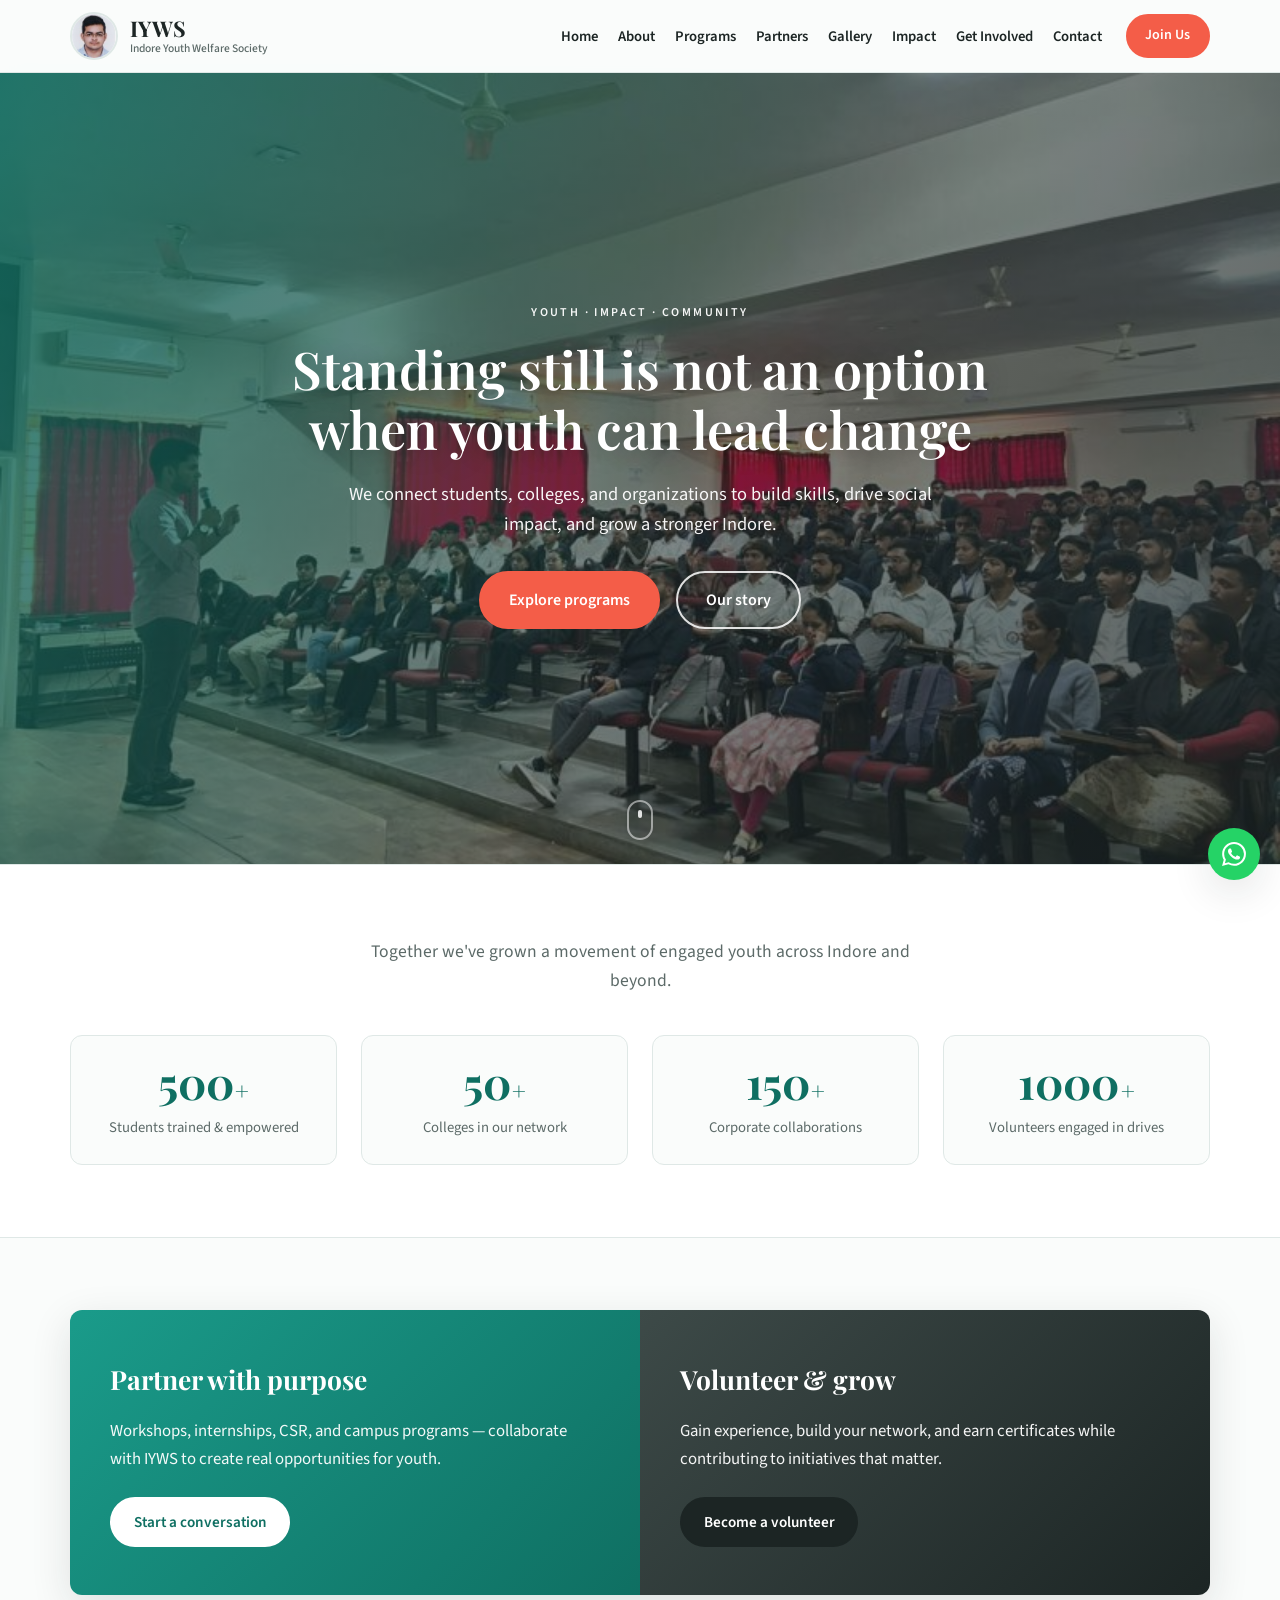
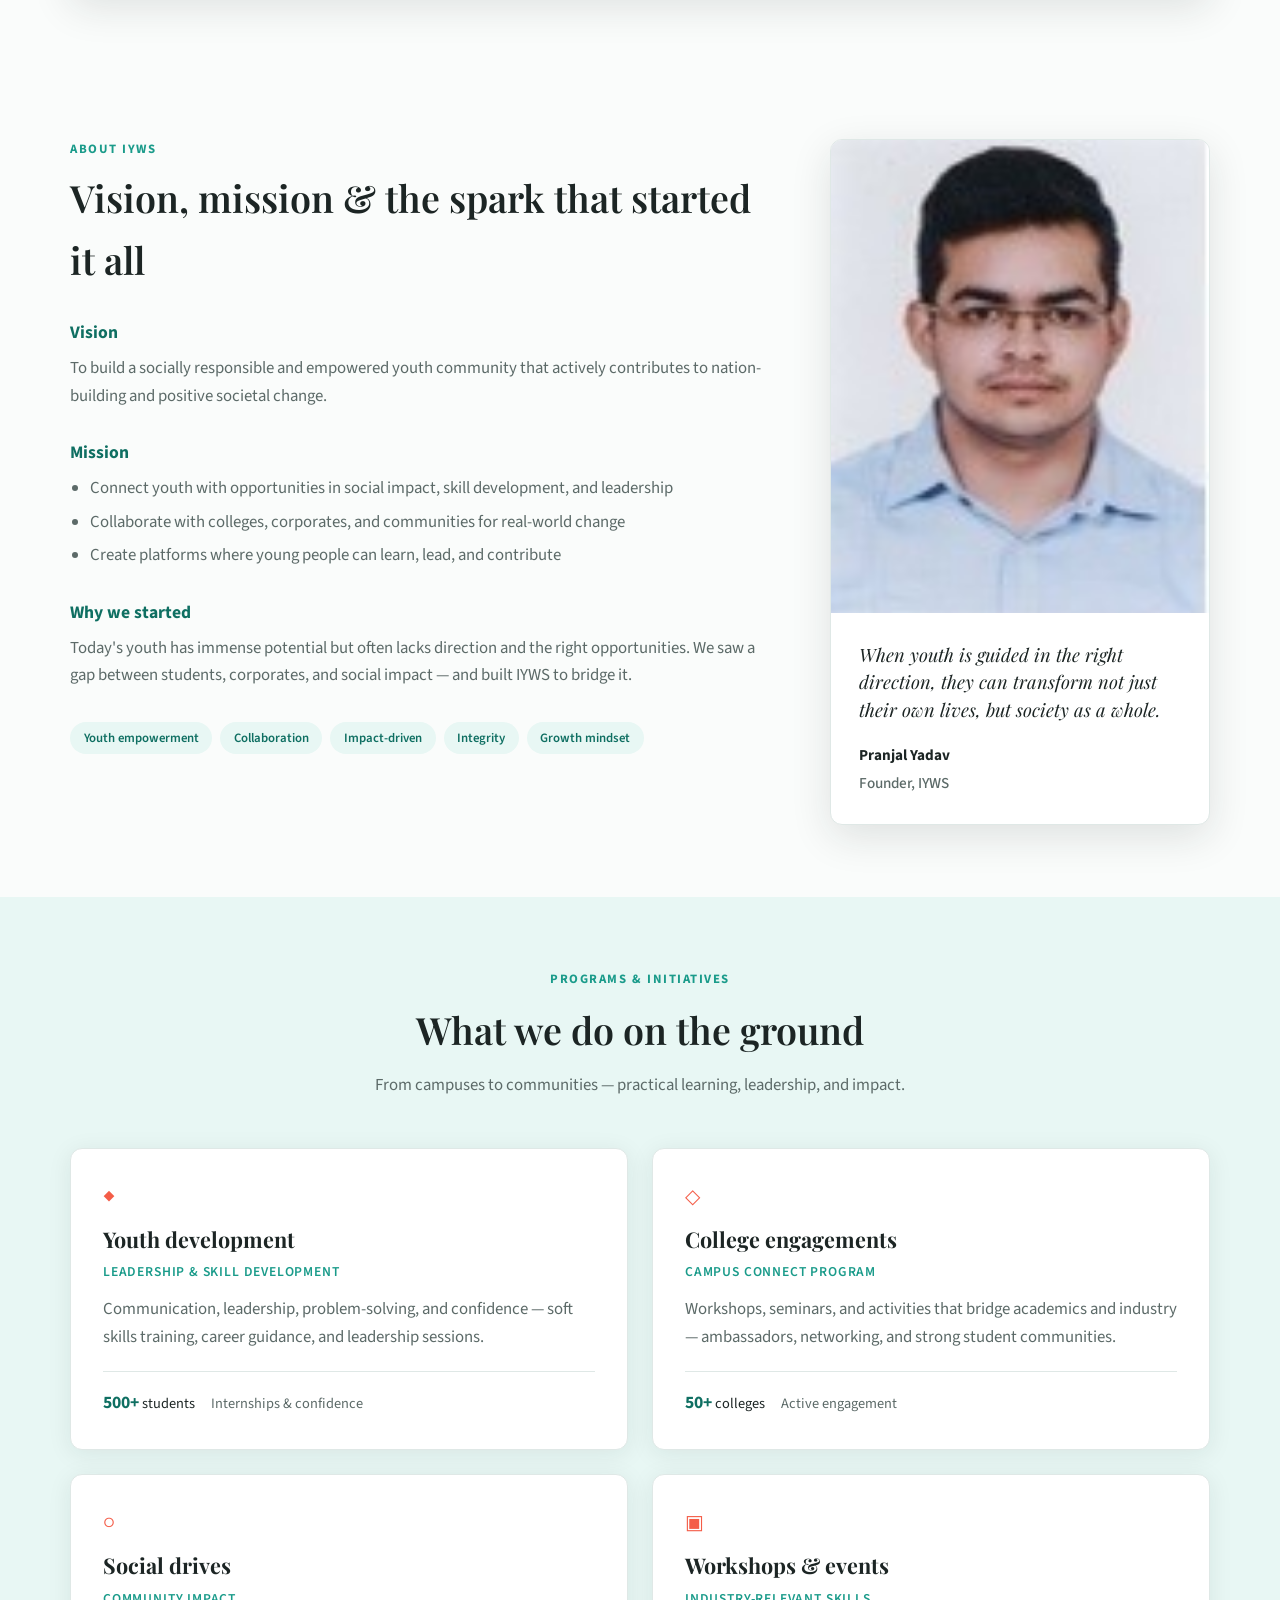
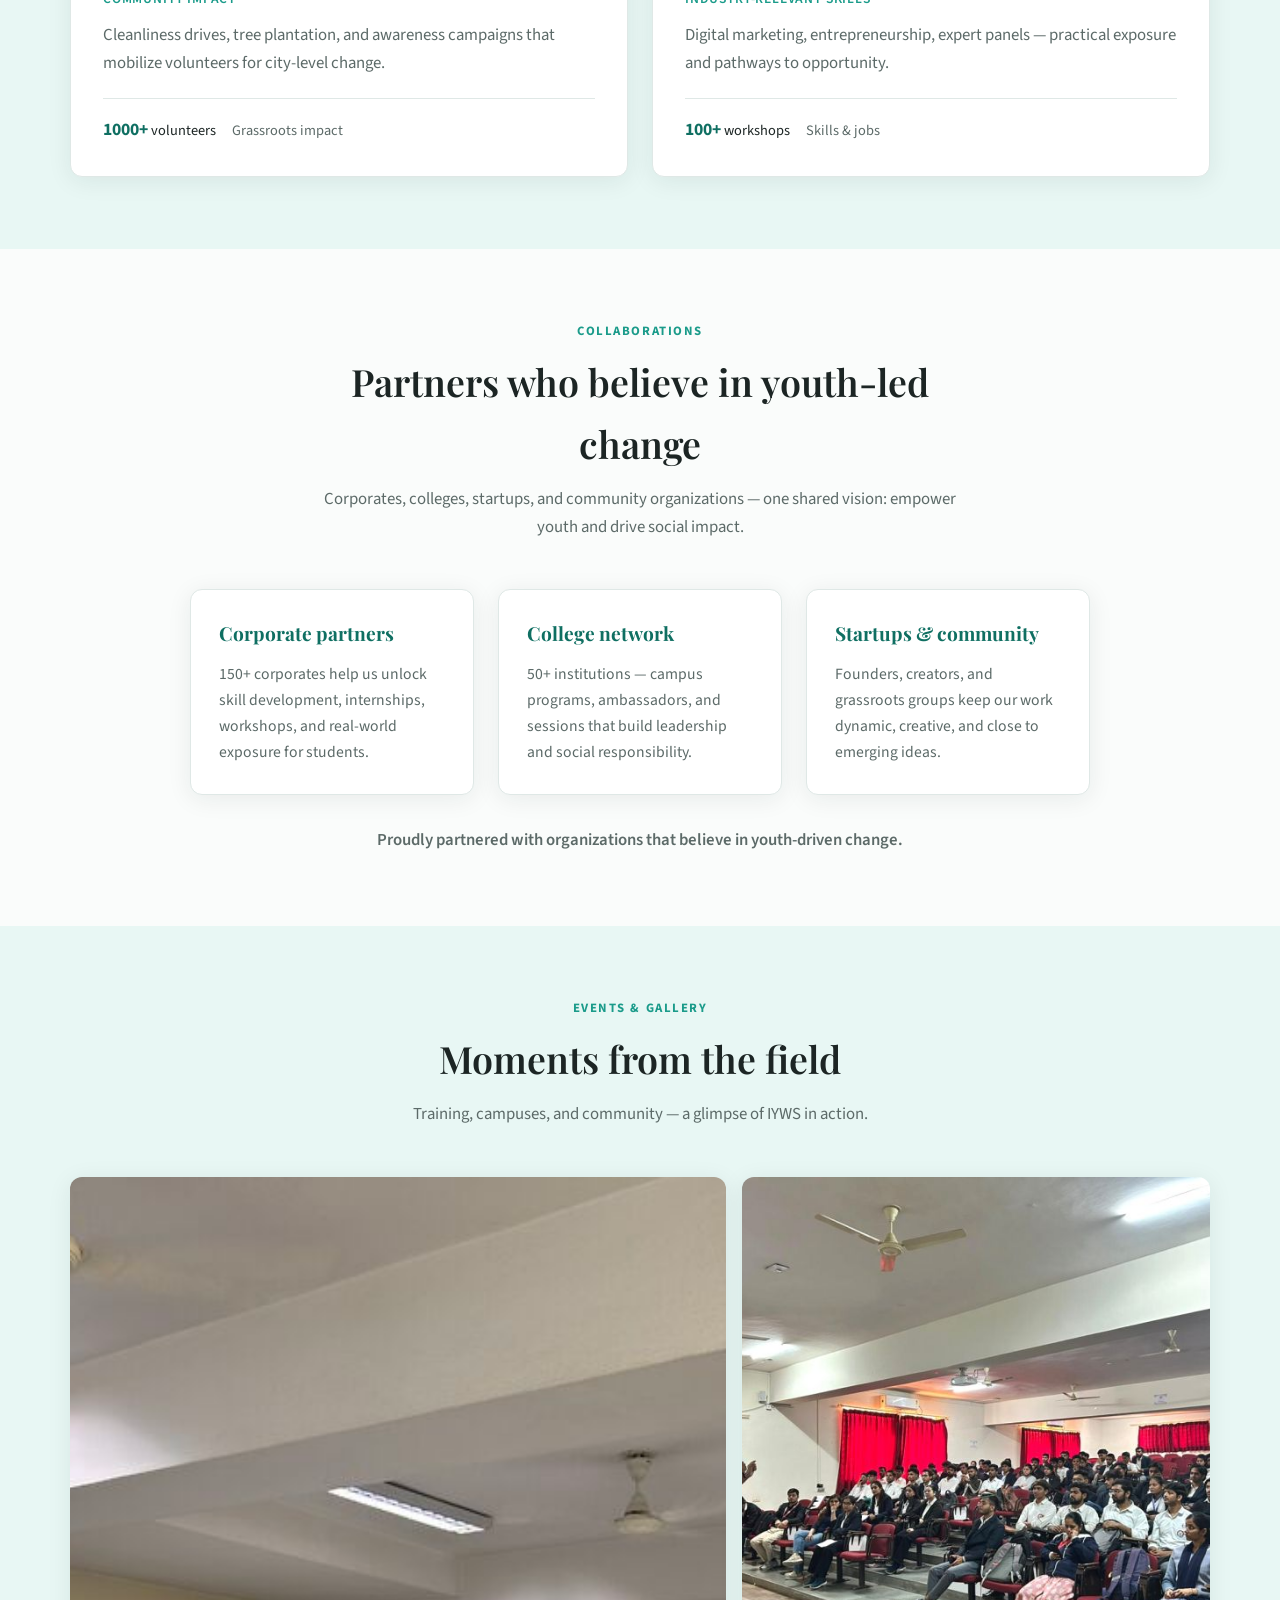
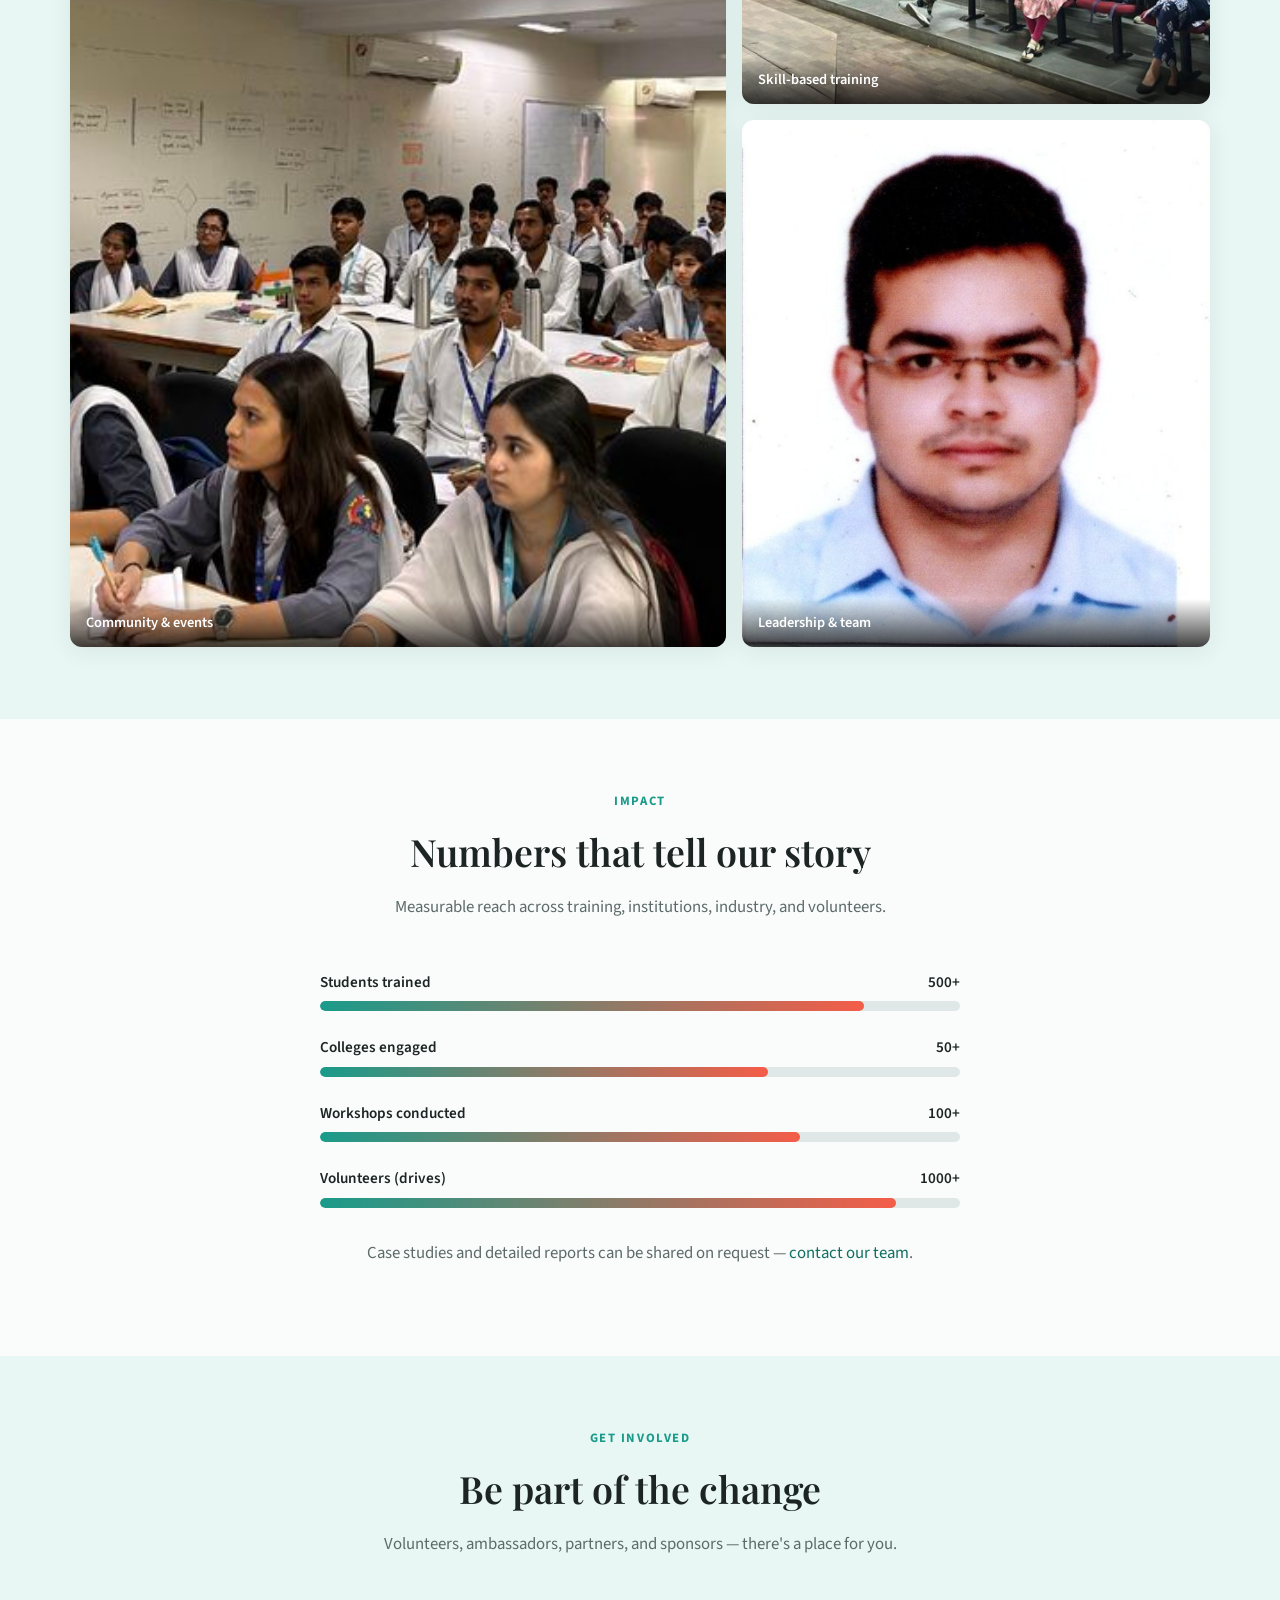
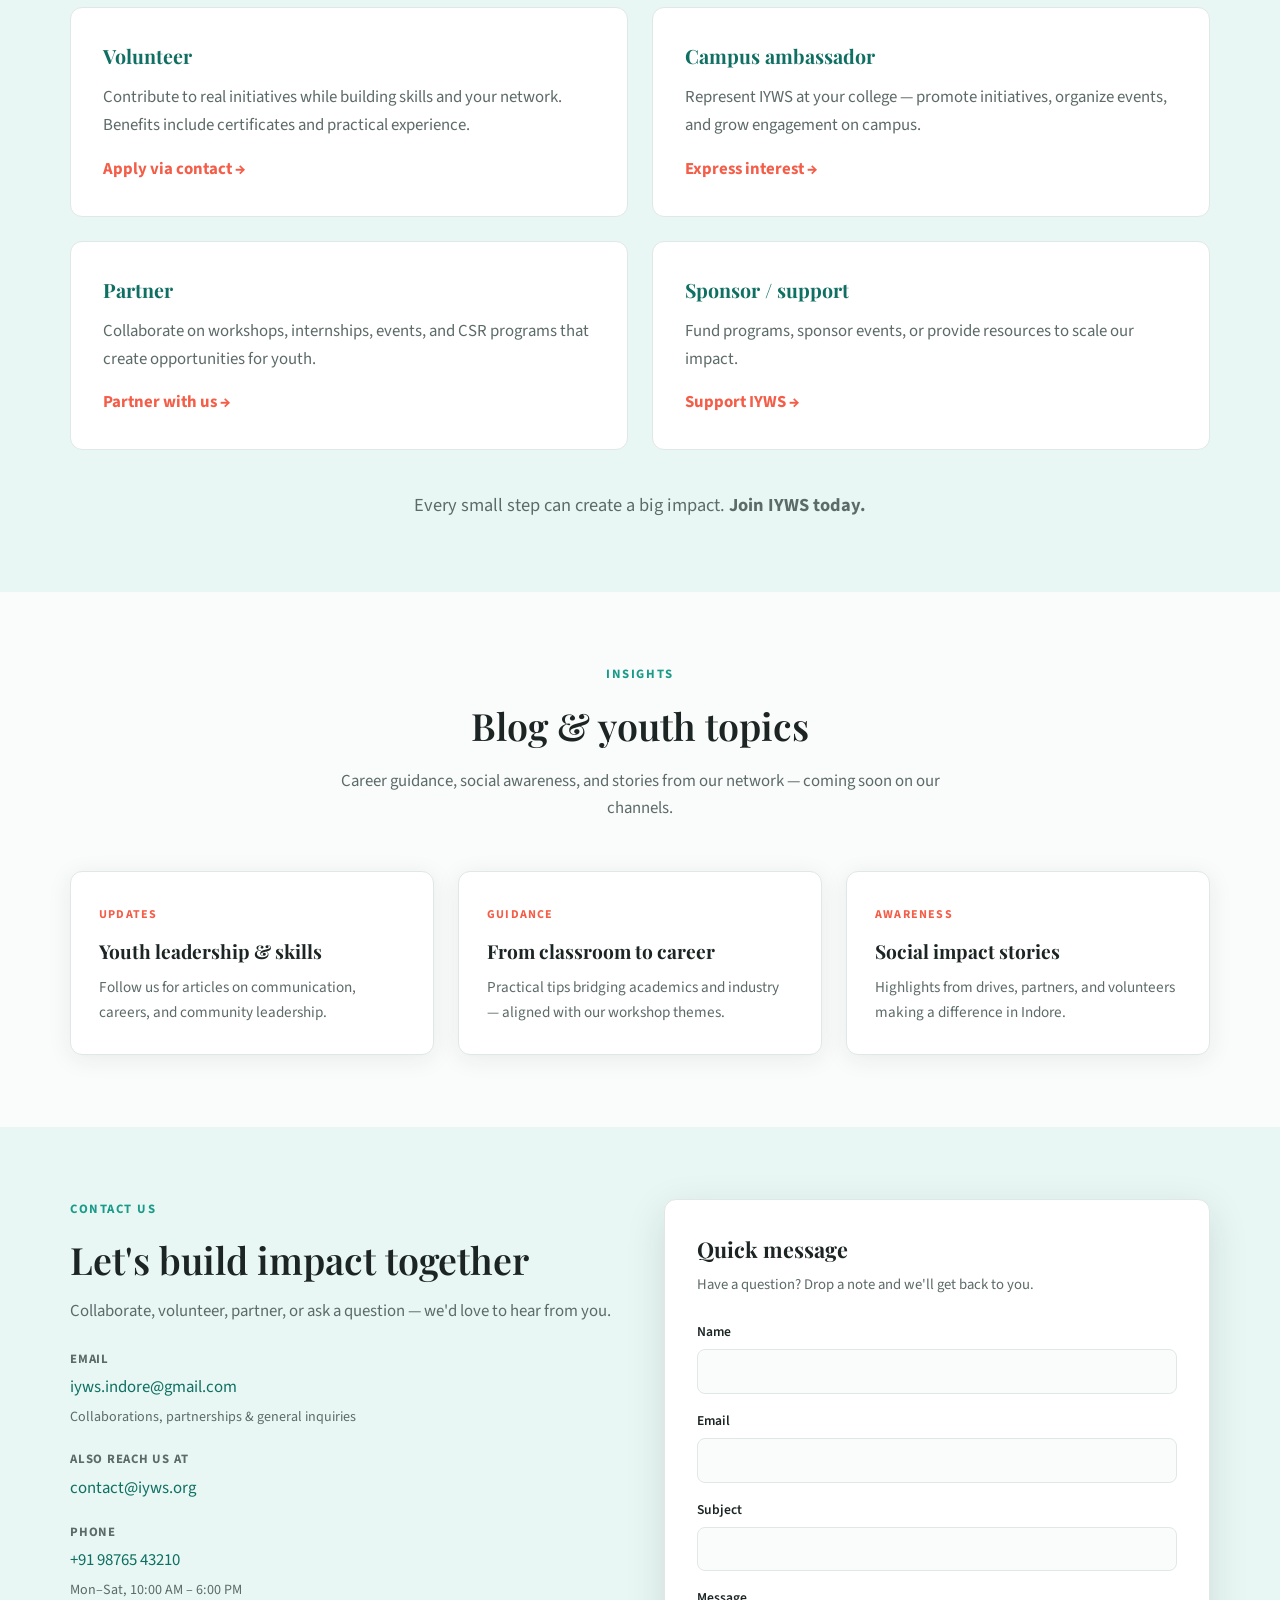
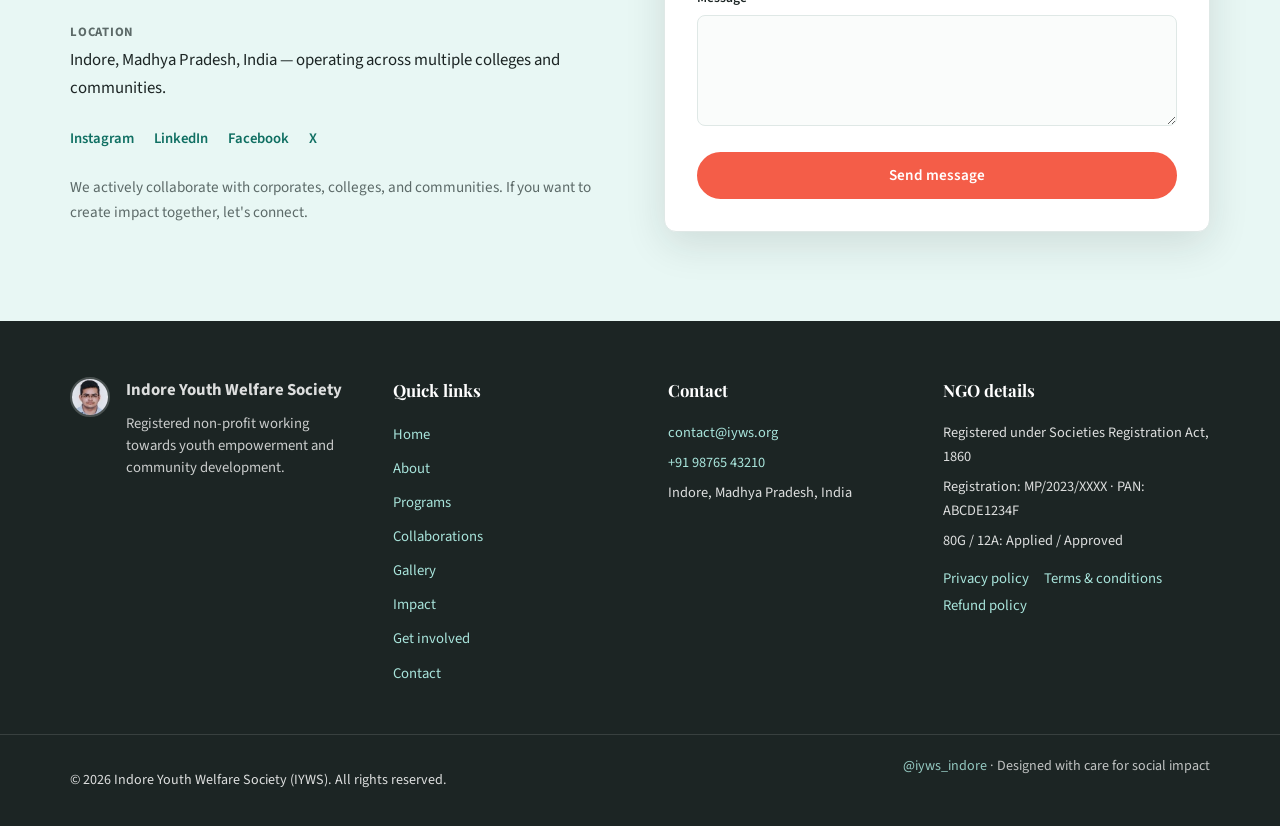
==== index.html @ 4fdf99a6 "Add IYWS static site: HTML, CSS, JS, assets Made-with: Cursor" ====
<!DOCTYPE html>
<html lang="en">
<head>
  <meta charset="UTF-8" />
  <meta name="viewport" content="width=device-width, initial-scale=1.0" />
  <meta name="description" content="Indore Youth Welfare Society (IYWS) &mdash; empowering youth through skill development, college partnerships, and social impact." />
  <title>IYWS</title>
  <link rel="preconnect" href="https://fonts.googleapis.com" />
  <link rel="preconnect" href="https://fonts.gstatic.com" crossorigin />
  <link href="https://fonts.googleapis.com/css2?family=Playfair+Display:ital,wght@0,500;0,600;0,700;1,500&family=Source+Sans+3:wght@400;500;600;700&display=swap" rel="stylesheet" />
  <link rel="stylesheet" href="css/style.css" />
</head>
<body>
  <a class="skip-link" href="#main">Skip to content</a>

  <header class="site-header" id="top">
    <div class="container header-inner">
      <a href="#top" class="brand">
        <img src="50KB.jpg.jpeg" alt="Indore Youth Welfare Society" class="brand-logo" width="48" height="48" />
        <span class="brand-text">
          <span class="brand-name">IYWS</span>
          <span class="brand-tag">Indore Youth Welfare Society</span>
        </span>
      </a>
      <button type="button" class="nav-toggle" aria-expanded="false" aria-controls="site-nav" aria-label="Open menu">
        <span class="nav-toggle-bar"></span>
        <span class="nav-toggle-bar"></span>
        <span class="nav-toggle-bar"></span>
      </button>
      <nav class="site-nav" id="site-nav" aria-label="Primary">
        <ul class="nav-list">
          <li><a href="#home">Home</a></li>
          <li><a href="#about">About</a></li>
          <li><a href="#programs">Programs</a></li>
          <li><a href="#collaborations">Partners</a></li>
          <li><a href="#gallery">Gallery</a></li>
          <li><a href="#impact">Impact</a></li>
          <li><a href="#get-involved">Get Involved</a></li>
          <li><a href="#contact">Contact</a></li>
        </ul>
        <a class="btn btn-primary btn-nav" href="#get-involved">Join Us</a>
      </nav>
    </div>
  </header>

  <main id="main">
    <!-- Hero -->
    <section class="hero" id="home">
      <div class="hero-bg" aria-hidden="true"></div>
      <div class="container hero-content">
        <p class="hero-kicker">Youth &middot; Impact &middot; Community</p>
        <h1 class="hero-title">Standing still is not an option when youth can lead change</h1>
        <p class="hero-lead">We connect students, colleges, and organizations to build skills, drive social impact, and grow a stronger Indore.</p>
        <div class="hero-actions">
          <a class="btn btn-primary btn-lg" href="#programs">Explore programs</a>
          <a class="btn btn-outline-light btn-lg" href="#about">Our story</a>
        </div>
      </div>
      <a href="#stats" class="hero-scroll" aria-label="Scroll to stats">
        <span class="hero-scroll-icon"></span>
      </a>
    </section>

    <!-- Stats -->
    <section class="section stats" id="stats">
      <div class="container">
        <p class="stats-intro">Together we've grown a movement of engaged youth across Indore and beyond.</p>
        <div class="stats-grid">
          <div class="stat-card">
            <div class="stat-value">
              <span class="stat-number" data-target="500">0</span><span class="stat-suffix">+</span>
            </div>
            <p class="stat-label">Students trained &amp; empowered</p>
          </div>
          <div class="stat-card">
            <div class="stat-value">
              <span class="stat-number" data-target="50">0</span><span class="stat-suffix">+</span>
            </div>
            <p class="stat-label">Colleges in our network</p>
          </div>
          <div class="stat-card">
            <div class="stat-value">
              <span class="stat-number" data-target="150">0</span><span class="stat-suffix">+</span>
            </div>
            <p class="stat-label">Corporate collaborations</p>
          </div>
          <div class="stat-card">
            <div class="stat-value">
              <span class="stat-number" data-target="1000">0</span><span class="stat-suffix">+</span>
            </div>
            <p class="stat-label">Volunteers engaged in drives</p>
          </div>
        </div>
      </div>
    </section>

    <!-- CTA duo -->
    <section class="section cta-duo">
      <div class="container cta-duo-grid">
        <article class="cta-panel cta-panel-a">
          <h2>Partner with purpose</h2>
          <p>Workshops, internships, CSR, and campus programs &mdash; collaborate with IYWS to create real opportunities for youth.</p>
          <a class="btn btn-light" href="#contact">Start a conversation</a>
        </article>
        <article class="cta-panel cta-panel-b">
          <h2>Volunteer &amp; grow</h2>
          <p>Gain experience, build your network, and earn certificates while contributing to initiatives that matter.</p>
          <a class="btn btn-dark" href="#get-involved">Become a volunteer</a>
        </article>
      </div>
    </section>

    <!-- About -->
    <section class="section about" id="about">
      <div class="container about-grid">
        <div class="about-copy">
          <span class="section-label">About IYWS</span>
          <h2 class="section-title">Vision, mission &amp; the spark that started it all</h2>
          <div class="about-block">
            <h3>Vision</h3>
            <p>To build a socially responsible and empowered youth community that actively contributes to nation-building and positive societal change.</p>
          </div>
          <div class="about-block">
            <h3>Mission</h3>
            <ul class="list-check">
              <li>Connect youth with opportunities in social impact, skill development, and leadership</li>
              <li>Collaborate with colleges, corporates, and communities for real-world change</li>
              <li>Create platforms where young people can learn, lead, and contribute</li>
            </ul>
          </div>
          <div class="about-block">
            <h3>Why we started</h3>
            <p>Today's youth has immense potential but often lacks direction and the right opportunities. We saw a gap between students, corporates, and social impact &mdash; and built IYWS to bridge it.</p>
          </div>
          <div class="pill-row">
            <span class="pill">Youth empowerment</span>
            <span class="pill">Collaboration</span>
            <span class="pill">Impact-driven</span>
            <span class="pill">Integrity</span>
            <span class="pill">Growth mindset</span>
          </div>
        </div>
        <aside class="about-founder">
          <div class="founder-card">
            <div class="founder-photo">
              <img src="50KB.jpg.jpeg" alt="Pranjal Yadav, Founder of IYWS" width="400" height="480" loading="lazy" />
            </div>
            <blockquote class="founder-quote">
              <p>When youth is guided in the right direction, they can transform not just their own lives, but society as a whole.</p>
              <footer>
                <strong>Pranjal Yadav</strong>
                <span>Founder, IYWS</span>
              </footer>
            </blockquote>
          </div>
        </aside>
      </div>
    </section>

    <!-- Programs -->
    <section class="section programs section-alt" id="programs">
      <div class="container">
        <header class="section-head">
          <span class="section-label">Programs &amp; initiatives</span>
          <h2 class="section-title">What we do on the ground</h2>
          <p class="section-desc">From campuses to communities &mdash; practical learning, leadership, and impact.</p>
        </header>
        <div class="programs-grid">
          <article class="program-card">
            <div class="program-icon" aria-hidden="true">&#9670;</div>
            <h3>Youth development</h3>
            <p class="program-sub">Leadership &amp; skill development</p>
            <p>Communication, leadership, problem-solving, and confidence &mdash; soft skills training, career guidance, and leadership sessions.</p>
            <div class="program-meta">
              <span class="program-stat"><strong>500+</strong> students</span>
              <span class="program-note">Internships &amp; confidence</span>
            </div>
          </article>
          <article class="program-card">
            <div class="program-icon" aria-hidden="true">&#9671;</div>
            <h3>College engagements</h3>
            <p class="program-sub">Campus connect program</p>
            <p>Workshops, seminars, and activities that bridge academics and industry &mdash; ambassadors, networking, and strong student communities.</p>
            <div class="program-meta">
              <span class="program-stat"><strong>50+</strong> colleges</span>
              <span class="program-note">Active engagement</span>
            </div>
          </article>
          <article class="program-card">
            <div class="program-icon" aria-hidden="true">&#9675;</div>
            <h3>Social drives</h3>
            <p class="program-sub">Community impact</p>
            <p>Cleanliness drives, tree plantation, and awareness campaigns that mobilize volunteers for city-level change.</p>
            <div class="program-meta">
              <span class="program-stat"><strong>1000+</strong> volunteers</span>
              <span class="program-note">Grassroots impact</span>
            </div>
          </article>
          <article class="program-card">
            <div class="program-icon" aria-hidden="true">&#9635;</div>
            <h3>Workshops &amp; events</h3>
            <p class="program-sub">Industry-relevant skills</p>
            <p>Digital marketing, entrepreneurship, expert panels &mdash; practical exposure and pathways to opportunity.</p>
            <div class="program-meta">
              <span class="program-stat"><strong>100+</strong> workshops</span>
              <span class="program-note">Skills &amp; jobs</span>
            </div>
          </article>
        </div>
      </div>
    </section>

    <!-- Collaborations -->
    <section class="section collaborations" id="collaborations">
      <div class="container">
        <div class="collab-layout">
          <header class="section-head">
            <span class="section-label">Collaborations</span>
            <h2 class="section-title">Partners who believe in youth-led change</h2>
            <p class="section-desc">Corporates, colleges, startups, and community organizations &mdash; one shared vision: empower youth and drive social impact.</p>
          </header>
          <div class="collab-cards">
            <div class="collab-item">
              <h3>Corporate partners</h3>
              <p>150+ corporates help us unlock skill development, internships, workshops, and real-world exposure for students.</p>
            </div>
            <div class="collab-item">
              <h3>College network</h3>
              <p>50+ institutions &mdash; campus programs, ambassadors, and sessions that build leadership and social responsibility.</p>
            </div>
            <div class="collab-item">
              <h3>Startups &amp; community</h3>
              <p>Founders, creators, and grassroots groups keep our work dynamic, creative, and close to emerging ideas.</p>
            </div>
          </div>
          <p class="collab-foot">Proudly partnered with organizations that believe in youth-driven change.</p>
        </div>
      </div>
    </section>

    <!-- Gallery -->
    <section class="section gallery section-alt" id="gallery">
      <div class="container">
        <header class="section-head">
          <span class="section-label">Events &amp; gallery</span>
          <h2 class="section-title">Moments from the field</h2>
          <p class="section-desc">Training, campuses, and community &mdash; a glimpse of IYWS in action.</p>
        </header>
        <div class="gallery-grid">
          <figure class="gallery-item gallery-item-lg">
            <img src="svvv.jpg.jpeg" alt="IYWS community and campus events" loading="lazy" />
            <figcaption>Community &amp; events</figcaption>
          </figure>
          <figure class="gallery-item">
            <img src="trainingsvvv.jpg.jpeg" alt="IYWS training session in auditorium" loading="lazy" />
            <figcaption>Skill-based training</figcaption>
          </figure>
          <figure class="gallery-item">
            <img src="PHOTO%20(2).jpg.jpeg" alt="IYWS leadership" loading="lazy" />
            <figcaption>Leadership &amp; team</figcaption>
          </figure>
        </div>
      </div>
    </section>

    <!-- Impact -->
    <section class="section impact" id="impact">
      <div class="container">
        <header class="section-head">
          <span class="section-label">Impact</span>
          <h2 class="section-title">Numbers that tell our story</h2>
          <p class="section-desc">Measurable reach across training, institutions, industry, and volunteers.</p>
        </header>
        <div class="impact-bars">
          <div class="impact-row">
            <div class="impact-label"><span>Students trained</span><span>500+</span></div>
            <div class="impact-track"><div class="impact-fill" style="--w: 85%;"></div></div>
          </div>
          <div class="impact-row">
            <div class="impact-label"><span>Colleges engaged</span><span>50+</span></div>
            <div class="impact-track"><div class="impact-fill" style="--w: 70%;"></div></div>
          </div>
          <div class="impact-row">
            <div class="impact-label"><span>Workshops conducted</span><span>100+</span></div>
            <div class="impact-track"><div class="impact-fill" style="--w: 75%;"></div></div>
          </div>
          <div class="impact-row">
            <div class="impact-label"><span>Volunteers (drives)</span><span>1000+</span></div>
            <div class="impact-track"><div class="impact-fill" style="--w: 90%;"></div></div>
          </div>
        </div>
        <p class="impact-note">Case studies and detailed reports can be shared on request &mdash; <a href="#contact">contact our team</a>.</p>
      </div>
    </section>

    <!-- Get involved -->
    <section class="section get-involved section-alt" id="get-involved">
      <div class="container">
        <header class="section-head">
          <span class="section-label">Get involved</span>
          <h2 class="section-title">Be part of the change</h2>
          <p class="section-desc">Volunteers, ambassadors, partners, and sponsors &mdash; there's a place for you.</p>
        </header>
        <div class="involve-grid">
          <article class="involve-card">
            <h3>Volunteer</h3>
            <p>Contribute to real initiatives while building skills and your network. Benefits include certificates and practical experience.</p>
            <a class="text-link" href="#contact">Apply via contact &rarr;</a>
          </article>
          <article class="involve-card">
            <h3>Campus ambassador</h3>
            <p>Represent IYWS at your college &mdash; promote initiatives, organize events, and grow engagement on campus.</p>
            <a class="text-link" href="#contact">Express interest &rarr;</a>
          </article>
          <article class="involve-card">
            <h3>Partner</h3>
            <p>Collaborate on workshops, internships, events, and CSR programs that create opportunities for youth.</p>
            <a class="text-link" href="#contact">Partner with us &rarr;</a>
          </article>
          <article class="involve-card">
            <h3>Sponsor / support</h3>
            <p>Fund programs, sponsor events, or provide resources to scale our impact.</p>
            <a class="text-link" href="#contact">Support IYWS &rarr;</a>
          </article>
        </div>
        <p class="involve-cta">Every small step can create a big impact. <strong>Join IYWS today.</strong></p>
      </div>
    </section>

    <!-- Insights teaser -->
    <section class="section insights" id="insights">
      <div class="container">
        <header class="section-head">
          <span class="section-label">Insights</span>
          <h2 class="section-title">Blog &amp; youth topics</h2>
          <p class="section-desc">Career guidance, social awareness, and stories from our network &mdash; coming soon on our channels.</p>
        </header>
        <div class="insights-cards">
          <article class="insight-card">
            <span class="insight-date">Updates</span>
            <h3>Youth leadership &amp; skills</h3>
            <p>Follow us for articles on communication, careers, and community leadership.</p>
          </article>
          <article class="insight-card">
            <span class="insight-date">Guidance</span>
            <h3>From classroom to career</h3>
            <p>Practical tips bridging academics and industry &mdash; aligned with our workshop themes.</p>
          </article>
          <article class="insight-card">
            <span class="insight-date">Awareness</span>
            <h3>Social impact stories</h3>
            <p>Highlights from drives, partners, and volunteers making a difference in Indore.</p>
          </article>
        </div>
      </div>
    </section>

    <!-- Contact -->
    <section class="section contact section-alt" id="contact">
      <div class="container contact-grid">
        <div class="contact-info">
          <span class="section-label">Contact us</span>
          <h2 class="section-title">Let's build impact together</h2>
          <p>Collaborate, volunteer, partner, or ask a question &mdash; we'd love to hear from you.</p>
          <ul class="contact-list">
            <li>
              <strong>Email</strong>
              <a href="mailto:iyws.indore@gmail.com">iyws.indore@gmail.com</a>
              <span class="contact-hint">Collaborations, partnerships &amp; general inquiries</span>
            </li>
            <li>
              <strong>Also reach us at</strong>
              <a href="mailto:contact@iyws.org">contact@iyws.org</a>
            </li>
            <li>
              <strong>Phone</strong>
              <a href="tel:+919876543210">+91 98765 43210</a>
              <span class="contact-hint">Mon&ndash;Sat, 10:00 AM &ndash; 6:00 PM</span>
            </li>
            <li>
              <strong>Location</strong>
              Indore, Madhya Pradesh, India &mdash; operating across multiple colleges and communities.
            </li>
          </ul>
          <div class="social-row">
            <a href="https://instagram.com/iyws_indore" target="_blank" rel="noopener noreferrer" class="social-link">Instagram</a>
            <a href="#" class="social-link" title="LinkedIn: Indore Youth Welfare Society (IYWS)">LinkedIn</a>
            <a href="#" class="social-link" title="Facebook: IYWS Indore">Facebook</a>
            <a href="#" class="social-link" title="X: @iyws_official">X</a>
          </div>
          <p class="contact-note">We actively collaborate with corporates, colleges, and communities. If you want to create impact together, let's connect.</p>
        </div>
        <form class="contact-form" action="#" method="post">
          <h3 class="form-title">Quick message</h3>
          <p class="form-hint">Have a question? Drop a note and we'll get back to you.</p>
          <label class="form-field">
            <span>Name</span>
            <input type="text" name="name" autocomplete="name" required />
          </label>
          <label class="form-field">
            <span>Email</span>
            <input type="email" name="email" autocomplete="email" required />
          </label>
          <label class="form-field">
            <span>Subject</span>
            <input type="text" name="subject" />
          </label>
          <label class="form-field">
            <span>Message</span>
            <textarea name="message" rows="4" required></textarea>
          </label>
          <button type="submit" class="btn btn-primary btn-block">Send message</button>
        </form>
      </div>
    </section>
  </main>

  <footer class="site-footer">
    <div class="container footer-grid">
      <div class="footer-brand">
        <img src="50KB.jpg.jpeg" alt="" width="40" height="40" class="footer-logo" />
        <div>
          <strong>Indore Youth Welfare Society</strong>
          <p>Registered non-profit working towards youth empowerment and community development.</p>
        </div>
      </div>
      <div class="footer-links">
        <h3>Quick links</h3>
        <ul>
          <li><a href="#home">Home</a></li>
          <li><a href="#about">About</a></li>
          <li><a href="#programs">Programs</a></li>
          <li><a href="#collaborations">Collaborations</a></li>
          <li><a href="#gallery">Gallery</a></li>
          <li><a href="#impact">Impact</a></li>
          <li><a href="#get-involved">Get involved</a></li>
          <li><a href="#contact">Contact</a></li>
        </ul>
      </div>
      <div class="footer-contact">
        <h3>Contact</h3>
        <p><a href="mailto:contact@iyws.org">contact@iyws.org</a></p>
        <p><a href="tel:+919876543210">+91 98765 43210</a></p>
        <p>Indore, Madhya Pradesh, India</p>
      </div>
      <div class="footer-legal">
        <h3>NGO details</h3>
        <p>Registered under Societies Registration Act, 1860</p>
        <p>Registration: MP/2023/XXXX &middot; PAN: ABCDE1234F</p>
        <p>80G / 12A: Applied / Approved</p>
        <ul class="legal-links">
          <li><a href="#">Privacy policy</a></li>
          <li><a href="#">Terms &amp; conditions</a></li>
          <li><a href="#">Refund policy</a></li>
        </ul>
      </div>
    </div>
    <div class="footer-bottom">
      <div class="container footer-bottom-inner">
        <p>&copy; 2026 Indore Youth Welfare Society (IYWS). All rights reserved.</p>
        <p class="footer-social">
          <a href="https://instagram.com/iyws_indore" target="_blank" rel="noopener noreferrer">@iyws_indore</a>
          &middot;
          <span>Designed with care for social impact</span>
        </p>
      </div>
    </div>
  </footer>

  <a href="https://wa.me/919876543210" class="fab-wa" target="_blank" rel="noopener noreferrer" aria-label="Chat on WhatsApp">
    <svg width="24" height="24" viewBox="0 0 24 24" fill="currentColor" aria-hidden="true"><path d="M17.472 14.382c-.297-.149-1.758-.867-2.03-.967-.273-.099-.471-.148-.67.15-.197.297-.767.966-.94 1.164-.173.199-.347.223-.644.075-.297-.15-1.255-.463-2.39-1.475-.883-.788-1.48-1.761-1.653-2.059-.173-.297-.018-.458.13-.606.134-.133.298-.347.446-.52.149-.174.198-.298.298-.497.099-.198.05-.371-.025-.52-.075-.149-.669-1.612-.916-2.207-.242-.579-.487-.5-.669-.51-.173-.008-.371-.01-.57-.01-.198 0-.52.074-.792.372-.272.297-1.04 1.016-1.04 2.479 0 1.462 1.065 2.875 1.213 3.074.149.198 2.096 3.2 5.077 4.487.709.306 1.262.489 1.694.625.712.227 1.36.195 1.871.118.571-.085 1.758-.719 2.006-1.413.248-.694.248-1.289.173-1.413-.074-.124-.272-.198-.57-.347m-5.421 7.403h-.004a9.87 9.87 0 01-5.031-1.378l-.361-.214-3.741.982.998-3.648-.235-.374a9.86 9.86 0 01-1.51-5.26c.001-5.45 4.436-9.884 9.888-9.884 2.64 0 5.122 1.03 6.988 2.898a9.825 9.825 0 012.893 6.994c-.003 5.45-4.435 9.884-9.884 9.884m8.413-18.297A11.815 11.815 0 0012.05 0C5.495 0 .16 5.335.157 11.892c0 2.096.547 4.142 1.588 5.945L.057 24l6.305-1.654a11.882 11.882 0 005.683 1.448h.005c6.554 0 11.89-5.335 11.893-11.893a11.821 11.821 0 00-3.48-8.413z"/></svg>
  </a>

  <script src="js/main.js"></script>
</body>
</html>
---- css/style.css ----
/* IYWS - Welfare-inspired layout, custom properties */
:root {
  --color-teal: #1a9b8a;
  --color-teal-dark: #0f6f62;
  --color-teal-soft: #e8f7f4;
  --color-coral: #f45d48;
  --color-coral-dark: #d63d28;
  --color-ink: #1c2524;
  --color-muted: #5c6a68;
  --color-line: #dfe8e6;
  --color-bg: #fafcfb;
  --font-display: "Playfair Display", Georgia, serif;
  --font-body: "Source Sans 3", system-ui, sans-serif;
  --shadow-sm: 0 4px 24px rgba(28, 37, 36, 0.08);
  --shadow-md: 0 12px 40px rgba(28, 37, 36, 0.12);
  --radius: 12px;
  --header-h: 72px;
}

*,
*::before,
*::after {
  box-sizing: border-box;
}

html {
  scroll-behavior: smooth;
}

body {
  margin: 0;
  font-family: var(--font-body);
  font-size: 1.05rem;
  line-height: 1.65;
  color: var(--color-ink);
  background: var(--color-bg);
}

img {
  max-width: 100%;
  height: auto;
  display: block;
}

a {
  color: var(--color-teal-dark);
  text-decoration: none;
}

a:hover {
  text-decoration: underline;
}

.skip-link {
  position: absolute;
  left: -9999px;
  z-index: 999;
  padding: 0.5rem 1rem;
  background: var(--color-teal);
  color: #fff;
}

.skip-link:focus {
  left: 1rem;
  top: 1rem;
}

.container {
  width: min(1140px, 100% - 2.5rem);
  margin-inline: auto;
}

/* Header */
.site-header {
  position: fixed;
  top: 0;
  left: 0;
  right: 0;
  z-index: 100;
  background: rgba(250, 252, 251, 0.92);
  backdrop-filter: blur(10px);
  border-bottom: 1px solid var(--color-line);
  transition: box-shadow 0.2s;
}

.site-header.is-scrolled {
  box-shadow: var(--shadow-sm);
}

.header-inner {
  display: flex;
  align-items: center;
  justify-content: space-between;
  gap: 1rem;
  min-height: var(--header-h);
  padding-block: 0.5rem;
}

.brand {
  display: flex;
  align-items: center;
  gap: 0.75rem;
  color: inherit;
  text-decoration: none;
}

.brand:hover {
  text-decoration: none;
}

/* Temporary brand mark: founder photo until official logo is added */
.brand-logo {
  width: 48px;
  height: 48px;
  border-radius: 50%;
  object-fit: cover;
  object-position: center top;
  flex-shrink: 0;
  border: 2px solid var(--color-line);
}

.brand-text {
  display: flex;
  flex-direction: column;
  line-height: 1.2;
}

.brand-name {
  font-family: var(--font-display);
  font-weight: 700;
  font-size: 1.35rem;
  letter-spacing: 0.02em;
}

.brand-tag {
  font-size: 0.72rem;
  color: var(--color-muted);
  font-weight: 500;
  max-width: 14rem;
}

.site-nav {
  display: flex;
  align-items: center;
  gap: 1.5rem;
}

.nav-list {
  list-style: none;
  margin: 0;
  padding: 0;
  display: flex;
  flex-wrap: wrap;
  gap: 0.25rem 1.25rem;
  align-items: center;
}

.nav-list a {
  font-weight: 600;
  font-size: 0.92rem;
  color: var(--color-ink);
  text-decoration: none;
  padding: 0.35rem 0;
  border-bottom: 2px solid transparent;
}

.nav-list a:hover {
  color: var(--color-teal);
  border-bottom-color: var(--color-teal);
  text-decoration: none;
}

.nav-toggle {
  display: none;
  flex-direction: column;
  justify-content: center;
  gap: 5px;
  width: 44px;
  height: 44px;
  padding: 0;
  border: none;
  background: transparent;
  cursor: pointer;
}

.nav-toggle-bar {
  display: block;
  height: 2px;
  width: 24px;
  background: var(--color-ink);
  border-radius: 1px;
  transition: transform 0.25s, opacity 0.25s;
}

/* Buttons */
.btn {
  display: inline-flex;
  align-items: center;
  justify-content: center;
  gap: 0.5rem;
  padding: 0.65rem 1.35rem;
  font-family: var(--font-body);
  font-weight: 600;
  font-size: 0.95rem;
  border-radius: 999px;
  border: 2px solid transparent;
  cursor: pointer;
  text-decoration: none;
  transition: background 0.2s, color 0.2s, border-color 0.2s, transform 0.15s;
}

.btn:hover {
  text-decoration: none;
  transform: translateY(-1px);
}

.btn-primary {
  background: var(--color-coral);
  color: #fff;
  border-color: var(--color-coral);
}

.btn-primary:hover {
  background: var(--color-coral-dark);
  border-color: var(--color-coral-dark);
  color: #fff;
}

.btn-nav {
  padding: 0.5rem 1.1rem;
  font-size: 0.88rem;
}

.btn-lg {
  padding: 0.85rem 1.75rem;
  font-size: 1rem;
}

.btn-outline-light {
  background: transparent;
  color: #fff;
  border-color: rgba(255, 255, 255, 0.85);
}

.btn-outline-light:hover {
  background: #fff;
  color: var(--color-teal-dark);
  border-color: #fff;
}

.btn-light {
  background: #fff;
  color: var(--color-teal-dark);
  border-color: #fff;
}

.btn-light:hover {
  background: var(--color-teal-soft);
  color: var(--color-teal-dark);
}

.btn-dark {
  background: var(--color-ink);
  color: #fff;
  border-color: var(--color-ink);
}

.btn-dark:hover {
  background: #2a3533;
  color: #fff;
}

.btn-block {
  width: 100%;
}

/* Hero */
main {
  padding-top: var(--header-h);
}

.hero {
  position: relative;
  min-height: min(88vh, 820px);
  display: flex;
  align-items: center;
  justify-content: center;
  text-align: center;
  color: #fff;
  padding: 4rem 1rem 5rem;
}

.hero-bg {
  position: absolute;
  inset: 0;
  background:
    linear-gradient(120deg, rgba(15, 111, 98, 0.88) 0%, rgba(28, 37, 36, 0.55) 55%, rgba(28, 37, 36, 0.75) 100%),
    url("../trainingsvvv.jpg.jpeg") center / cover no-repeat;
  z-index: 0;
}

.hero-overlay {
  display: none;
}

.hero-content {
  position: relative;
  z-index: 1;
  max-width: 52rem;
}

.hero-kicker {
  text-transform: uppercase;
  letter-spacing: 0.2em;
  font-size: 0.75rem;
  font-weight: 600;
  opacity: 0.95;
  margin-bottom: 1rem;
}

.hero-title {
  font-family: var(--font-display);
  font-size: clamp(2rem, 5vw, 3.25rem);
  font-weight: 600;
  line-height: 1.15;
  margin: 0 0 1.25rem;
  text-shadow: 0 2px 24px rgba(0, 0, 0, 0.25);
}

.hero-lead {
  font-size: 1.15rem;
  opacity: 0.95;
  max-width: 40rem;
  margin: 0 auto 2rem;
}

.hero-actions {
  display: flex;
  flex-wrap: wrap;
  gap: 1rem;
  justify-content: center;
}

.hero-scroll {
  position: absolute;
  bottom: 1.5rem;
  left: 50%;
  transform: translateX(-50%);
  z-index: 1;
  color: #fff;
  opacity: 0.85;
}

.hero-scroll-icon {
  display: block;
  width: 26px;
  height: 40px;
  border: 2px solid rgba(255, 255, 255, 0.6);
  border-radius: 14px;
  position: relative;
}

.hero-scroll-icon::after {
  content: "";
  position: absolute;
  left: 50%;
  top: 8px;
  width: 4px;
  height: 8px;
  background: #fff;
  border-radius: 2px;
  transform: translateX(-50%);
  animation: scroll-hint 1.8s ease-in-out infinite;
}

@keyframes scroll-hint {
  0%,
  100% {
    opacity: 1;
    transform: translate(-50%, 0);
  }
  50% {
    opacity: 0.4;
    transform: translate(-50%, 10px);
  }
}

/* Sections */
.section {
  padding: 4.5rem 0;
}

.section-alt {
  background: var(--color-teal-soft);
}

.section-label {
  display: block;
  font-size: 0.8rem;
  font-weight: 700;
  text-transform: uppercase;
  letter-spacing: 0.12em;
  color: var(--color-teal);
  margin-bottom: 0.5rem;
}

.section-title {
  font-family: var(--font-display);
  font-size: clamp(1.75rem, 3.5vw, 2.35rem);
  font-weight: 600;
  margin: 0 0 0.75rem;
  color: var(--color-ink);
}

.section-head {
  text-align: center;
  max-width: 40rem;
  margin: 0 auto 3rem;
}

.section-desc {
  margin: 0;
  color: var(--color-muted);
  font-size: 1.05rem;
}

/* Stats */
.stats {
  background: #fff;
  border-block: 1px solid var(--color-line);
}

.stats-intro {
  text-align: center;
  max-width: 36rem;
  margin: 0 auto 2.5rem;
  color: var(--color-muted);
  font-size: 1.1rem;
}

.stats-grid {
  display: grid;
  grid-template-columns: repeat(4, 1fr);
  gap: 1.5rem;
}

.stat-card {
  text-align: center;
  padding: 1.5rem 1rem;
  background: var(--color-bg);
  border-radius: var(--radius);
  border: 1px solid var(--color-line);
}

.stat-value {
  display: flex;
  align-items: baseline;
  justify-content: center;
  gap: 0.1rem;
}

.stat-number,
.stat-suffix {
  font-family: var(--font-display);
  font-weight: 700;
  color: var(--color-teal-dark);
  line-height: 1;
}

.stat-number {
  font-size: clamp(2rem, 4vw, 2.75rem);
}

.stat-suffix {
  font-size: 1.5rem;
}

.stat-label {
  margin: 0.75rem 0 0;
  font-size: 0.92rem;
  color: var(--color-muted);
}

/* CTA duo */
.cta-duo-grid {
  display: grid;
  grid-template-columns: 1fr 1fr;
  gap: 0;
  border-radius: var(--radius);
  overflow: hidden;
  box-shadow: var(--shadow-md);
}

.cta-panel {
  padding: 3rem 2.5rem;
  color: #fff;
}

.cta-panel h2 {
  font-family: var(--font-display);
  font-size: 1.65rem;
  margin: 0 0 1rem;
}

.cta-panel p {
  margin: 0 0 1.5rem;
  opacity: 0.95;
  max-width: 32rem;
}

.cta-panel-a {
  background: linear-gradient(135deg, var(--color-teal) 0%, var(--color-teal-dark) 100%);
}

.cta-panel-b {
  background: linear-gradient(135deg, #3d4a48 0%, var(--color-ink) 100%);
}

/* About */
.about-grid {
  display: grid;
  grid-template-columns: 1fr min(380px, 100%);
  gap: 3rem;
  align-items: start;
}

.about-copy .section-label {
  margin-bottom: 0.35rem;
}

.about-block {
  margin-top: 1.75rem;
}

.about-block h3 {
  font-size: 1.1rem;
  margin: 0 0 0.5rem;
  color: var(--color-teal-dark);
}

.about-block p,
.about-block .list-check {
  margin: 0;
  color: var(--color-muted);
}

.list-check {
  padding-left: 1.25rem;
}

.list-check li {
  margin-bottom: 0.35rem;
}

.pill-row {
  display: flex;
  flex-wrap: wrap;
  gap: 0.5rem;
  margin-top: 2rem;
}

.pill {
  font-size: 0.8rem;
  font-weight: 600;
  padding: 0.35rem 0.85rem;
  background: var(--color-teal-soft);
  color: var(--color-teal-dark);
  border-radius: 999px;
}

.founder-card {
  background: #fff;
  border-radius: var(--radius);
  overflow: hidden;
  box-shadow: var(--shadow-md);
  border: 1px solid var(--color-line);
}

.founder-photo img {
  width: 100%;
  object-fit: cover;
  aspect-ratio: 4 / 5;
}

.founder-quote {
  margin: 0;
  padding: 1.75rem;
}

.founder-quote p {
  font-family: var(--font-display);
  font-size: 1.15rem;
  font-style: italic;
  line-height: 1.5;
  margin: 0 0 1.25rem;
  color: var(--color-ink);
}

.founder-quote footer {
  display: flex;
  flex-direction: column;
  gap: 0.15rem;
  font-style: normal;
  font-family: var(--font-body);
  font-size: 0.95rem;
}

.founder-quote footer span {
  color: var(--color-muted);
  font-weight: 500;
}

/* Programs */
.programs-grid {
  display: grid;
  grid-template-columns: repeat(2, 1fr);
  gap: 1.5rem;
}

.program-card {
  background: #fff;
  padding: 2rem;
  border-radius: var(--radius);
  border: 1px solid var(--color-line);
  box-shadow: var(--shadow-sm);
  transition: transform 0.2s, box-shadow 0.2s;
}

.program-card:hover {
  transform: translateY(-4px);
  box-shadow: var(--shadow-md);
}

.program-icon {
  font-size: 1.25rem;
  color: var(--color-coral);
  margin-bottom: 0.5rem;
}

.program-card h3 {
  font-family: var(--font-display);
  margin: 0 0 0.25rem;
  font-size: 1.35rem;
}

.program-sub {
  font-size: 0.85rem;
  font-weight: 600;
  color: var(--color-teal);
  margin: 0 0 0.75rem;
  text-transform: uppercase;
  letter-spacing: 0.06em;
}

.program-card p:last-of-type {
  color: var(--color-muted);
  margin: 0 0 1.25rem;
}

.program-meta {
  display: flex;
  flex-wrap: wrap;
  gap: 1rem;
  align-items: baseline;
  padding-top: 1rem;
  border-top: 1px solid var(--color-line);
  font-size: 0.9rem;
}

.program-stat strong {
  color: var(--color-teal-dark);
  font-size: 1.1rem;
}

.program-note {
  color: var(--color-muted);
}

/* Collaborations */
.collab-layout {
  max-width: 900px;
  margin: 0 auto;
}

.collab-cards {
  display: grid;
  grid-template-columns: repeat(3, 1fr);
  gap: 1.5rem;
  margin-top: 2rem;
}

.collab-item {
  background: #fff;
  padding: 1.75rem;
  border-radius: var(--radius);
  border: 1px solid var(--color-line);
  box-shadow: var(--shadow-sm);
}

.collab-item h3 {
  font-family: var(--font-display);
  font-size: 1.2rem;
  margin: 0 0 0.75rem;
  color: var(--color-teal-dark);
}

.collab-item p {
  margin: 0;
  color: var(--color-muted);
  font-size: 0.98rem;
}

.collab-foot {
  text-align: center;
  margin: 2rem 0 0;
  font-weight: 600;
  color: var(--color-muted);
}

/* Gallery */
.gallery-grid {
  display: grid;
  grid-template-columns: 1.4fr 1fr;
  grid-template-rows: 1fr 1fr;
  gap: 1rem;
  min-height: 420px;
}

.gallery-item {
  position: relative;
  margin: 0;
  border-radius: var(--radius);
  overflow: hidden;
  box-shadow: var(--shadow-sm);
}

.gallery-item-lg {
  grid-row: span 2;
}

.gallery-item img {
  width: 100%;
  height: 100%;
  object-fit: cover;
  transition: transform 0.4s;
}

.gallery-item:hover img {
  transform: scale(1.04);
}

.gallery-item figcaption {
  position: absolute;
  left: 0;
  right: 0;
  bottom: 0;
  padding: 0.75rem 1rem;
  background: linear-gradient(transparent, rgba(0, 0, 0, 0.75));
  color: #fff;
  font-size: 0.9rem;
  font-weight: 600;
}

/* Impact */
.impact-bars {
  max-width: 640px;
  margin: 0 auto;
}

.impact-row {
  margin-bottom: 1.5rem;
}

.impact-label {
  display: flex;
  justify-content: space-between;
  font-size: 0.95rem;
  margin-bottom: 0.4rem;
  font-weight: 600;
}

.impact-track {
  height: 10px;
  background: var(--color-line);
  border-radius: 999px;
  overflow: hidden;
}

.impact-fill {
  height: 100%;
  width: var(--w, 50%);
  background: linear-gradient(90deg, var(--color-teal), var(--color-coral));
  border-radius: 999px;
  animation: fill-bar 1.2s ease-out forwards;
  transform-origin: left;
}

@keyframes fill-bar {
  from {
    transform: scaleX(0);
  }
  to {
    transform: scaleX(1);
  }
}

.impact-note {
  text-align: center;
  margin-top: 2rem;
  color: var(--color-muted);
}

/* Get involved */
.involve-grid {
  display: grid;
  grid-template-columns: repeat(2, 1fr);
  gap: 1.5rem;
}

.involve-card {
  background: #fff;
  padding: 2rem;
  border-radius: var(--radius);
  border: 1px solid var(--color-line);
}

.involve-card h3 {
  font-family: var(--font-display);
  margin: 0 0 0.75rem;
  color: var(--color-teal-dark);
}

.involve-card p {
  margin: 0 0 1rem;
  color: var(--color-muted);
}

.text-link {
  font-weight: 700;
  color: var(--color-coral);
}

.text-link:hover {
  color: var(--color-coral-dark);
}

.involve-cta {
  text-align: center;
  margin: 2.5rem 0 0;
  font-size: 1.15rem;
  color: var(--color-muted);
}

/* Insights */
.insights-cards {
  display: grid;
  grid-template-columns: repeat(3, 1fr);
  gap: 1.5rem;
}

.insight-card {
  background: #fff;
  padding: 1.75rem;
  border-radius: var(--radius);
  border: 1px solid var(--color-line);
  box-shadow: var(--shadow-sm);
}

.insight-date {
  font-size: 0.75rem;
  font-weight: 700;
  text-transform: uppercase;
  letter-spacing: 0.1em;
  color: var(--color-coral);
}

.insight-card h3 {
  font-family: var(--font-display);
  font-size: 1.2rem;
  margin: 0.5rem 0;
}

.insight-card p {
  margin: 0;
  color: var(--color-muted);
  font-size: 0.95rem;
}

/* Contact */
.contact-grid {
  display: grid;
  grid-template-columns: 1fr 1fr;
  gap: 3rem;
  align-items: start;
}

.contact-info .section-title {
  margin-bottom: 0.5rem;
}

.contact-info > p {
  color: var(--color-muted);
  margin: 0 0 1.5rem;
}

.contact-list {
  list-style: none;
  margin: 0;
  padding: 0;
}

.contact-list li {
  margin-bottom: 1.25rem;
}

.contact-list strong {
  display: block;
  font-size: 0.8rem;
  text-transform: uppercase;
  letter-spacing: 0.06em;
  color: var(--color-muted);
  margin-bottom: 0.25rem;
}

.contact-hint {
  display: block;
  font-size: 0.88rem;
  color: var(--color-muted);
  margin-top: 0.25rem;
}

.social-row {
  display: flex;
  flex-wrap: wrap;
  gap: 0.75rem 1.25rem;
  margin: 1.5rem 0;
}

.social-link {
  font-weight: 600;
  font-size: 0.92rem;
}

.contact-note {
  font-size: 0.95rem;
  color: var(--color-muted);
  margin: 0;
}

.contact-form {
  background: #fff;
  padding: 2rem;
  border-radius: var(--radius);
  border: 1px solid var(--color-line);
  box-shadow: var(--shadow-md);
}

.form-title {
  font-family: var(--font-display);
  margin: 0 0 0.35rem;
  font-size: 1.35rem;
}

.form-hint {
  margin: 0 0 1.5rem;
  color: var(--color-muted);
  font-size: 0.92rem;
}

.form-field {
  display: block;
  margin-bottom: 1rem;
}

.form-field span {
  display: block;
  font-size: 0.85rem;
  font-weight: 600;
  margin-bottom: 0.35rem;
}

.form-field input,
.form-field textarea {
  width: 100%;
  padding: 0.65rem 0.85rem;
  font-family: var(--font-body);
  font-size: 1rem;
  border: 1px solid var(--color-line);
  border-radius: 8px;
  background: var(--color-bg);
}

.form-field input:focus,
.form-field textarea:focus {
  outline: 2px solid var(--color-teal);
  border-color: transparent;
}

/* Footer */
.site-footer {
  background: var(--color-ink);
  color: rgba(255, 255, 255, 0.85);
  padding-top: 3.5rem;
}

.site-footer a {
  color: #a8e4db;
}

.site-footer a:hover {
  color: #fff;
}

.footer-grid {
  display: grid;
  grid-template-columns: 1.2fr 1fr 1fr 1.1fr;
  gap: 2rem;
  padding-bottom: 2.5rem;
}

.footer-brand {
  display: flex;
  gap: 1rem;
  align-items: flex-start;
}

.footer-logo {
  width: 40px;
  height: 40px;
  border-radius: 50%;
  object-fit: cover;
  object-position: center top;
  flex-shrink: 0;
  border: 2px solid rgba(255, 255, 255, 0.2);
}

.footer-brand p {
  margin: 0.5rem 0 0;
  font-size: 0.92rem;
  line-height: 1.5;
  opacity: 0.9;
}

.footer-links h3,
.footer-contact h3,
.footer-legal h3 {
  font-family: var(--font-display);
  font-size: 1.05rem;
  margin: 0 0 1rem;
  color: #fff;
}

.footer-links ul,
.legal-links {
  list-style: none;
  margin: 0;
  padding: 0;
}

.footer-links li {
  margin-bottom: 0.4rem;
}

.footer-links a,
.legal-links a {
  font-size: 0.92rem;
}

.footer-contact p,
.footer-legal p {
  margin: 0 0 0.4rem;
  font-size: 0.9rem;
}

.legal-links {
  margin-top: 0.75rem;
}

.legal-links li {
  display: inline;
  margin-right: 0.75rem;
}

.footer-bottom {
  border-top: 1px solid rgba(255, 255, 255, 0.12);
  padding: 1.25rem 0;
}

.footer-bottom-inner {
  display: flex;
  flex-wrap: wrap;
  justify-content: space-between;
  gap: 1rem;
  font-size: 0.88rem;
}

.footer-social {
  margin: 0;
  opacity: 0.85;
}

/* WhatsApp FAB */
.fab-wa {
  position: fixed;
  right: 1.25rem;
  bottom: 1.25rem;
  width: 52px;
  height: 52px;
  border-radius: 50%;
  background: #25d366;
  color: #fff;
  display: flex;
  align-items: center;
  justify-content: center;
  box-shadow: var(--shadow-md);
  z-index: 90;
  text-decoration: none;
}

.fab-wa svg {
  flex-shrink: 0;
}

.fab-wa:hover {
  background: #1ebe57;
  color: #fff;
  text-decoration: none;
}

/* Mobile */
@media (max-width: 992px) {
  .stats-grid {
    grid-template-columns: repeat(2, 1fr);
  }

  .about-grid {
    grid-template-columns: 1fr;
  }

  .about-founder {
    order: -1;
  }

  .programs-grid {
    grid-template-columns: 1fr;
  }

  .collab-cards {
    grid-template-columns: 1fr;
  }

  .gallery-grid {
    grid-template-columns: 1fr;
    grid-template-rows: auto;
    min-height: unset;
  }

  .gallery-item-lg {
    grid-row: auto;
    max-height: 320px;
  }

  .contact-grid {
    grid-template-columns: 1fr;
  }

  .footer-grid {
    grid-template-columns: 1fr 1fr;
  }

  .insights-cards {
    grid-template-columns: 1fr;
  }
}

@media (max-width: 768px) {
  .nav-toggle {
    display: flex;
  }

  .site-nav {
    position: fixed;
    top: var(--header-h);
    left: 0;
    right: 0;
    bottom: 0;
    background: rgba(250, 252, 251, 0.98);
    flex-direction: column;
    align-items: stretch;
    padding: 1.5rem;
    gap: 1rem;
    transform: translateX(100%);
    transition: transform 0.3s ease;
    overflow-y: auto;
  }

  .site-nav.is-open {
    transform: translateX(0);
  }

  .nav-list {
    flex-direction: column;
    gap: 0;
  }

  .nav-list a {
    display: block;
    padding: 0.75rem 0;
    border-bottom: 1px solid var(--color-line);
  }

  .btn-nav {
    width: 100%;
    justify-content: center;
  }

  body.nav-open {
    overflow: hidden;
  }

  .cta-duo-grid {
    grid-template-columns: 1fr;
  }

  .involve-grid {
    grid-template-columns: 1fr;
  }

  .footer-grid {
    grid-template-columns: 1fr;
  }

  .stat-card {
    padding: 1.25rem 0.75rem;
  }
}

@media (prefers-reduced-motion: reduce) {
  html {
    scroll-behavior: auto;
  }

  .hero-scroll-icon::after {
    animation: none;
  }

  .impact-fill {
    animation: none;
  }

  .program-card:hover {
    transform: none;
  }
}
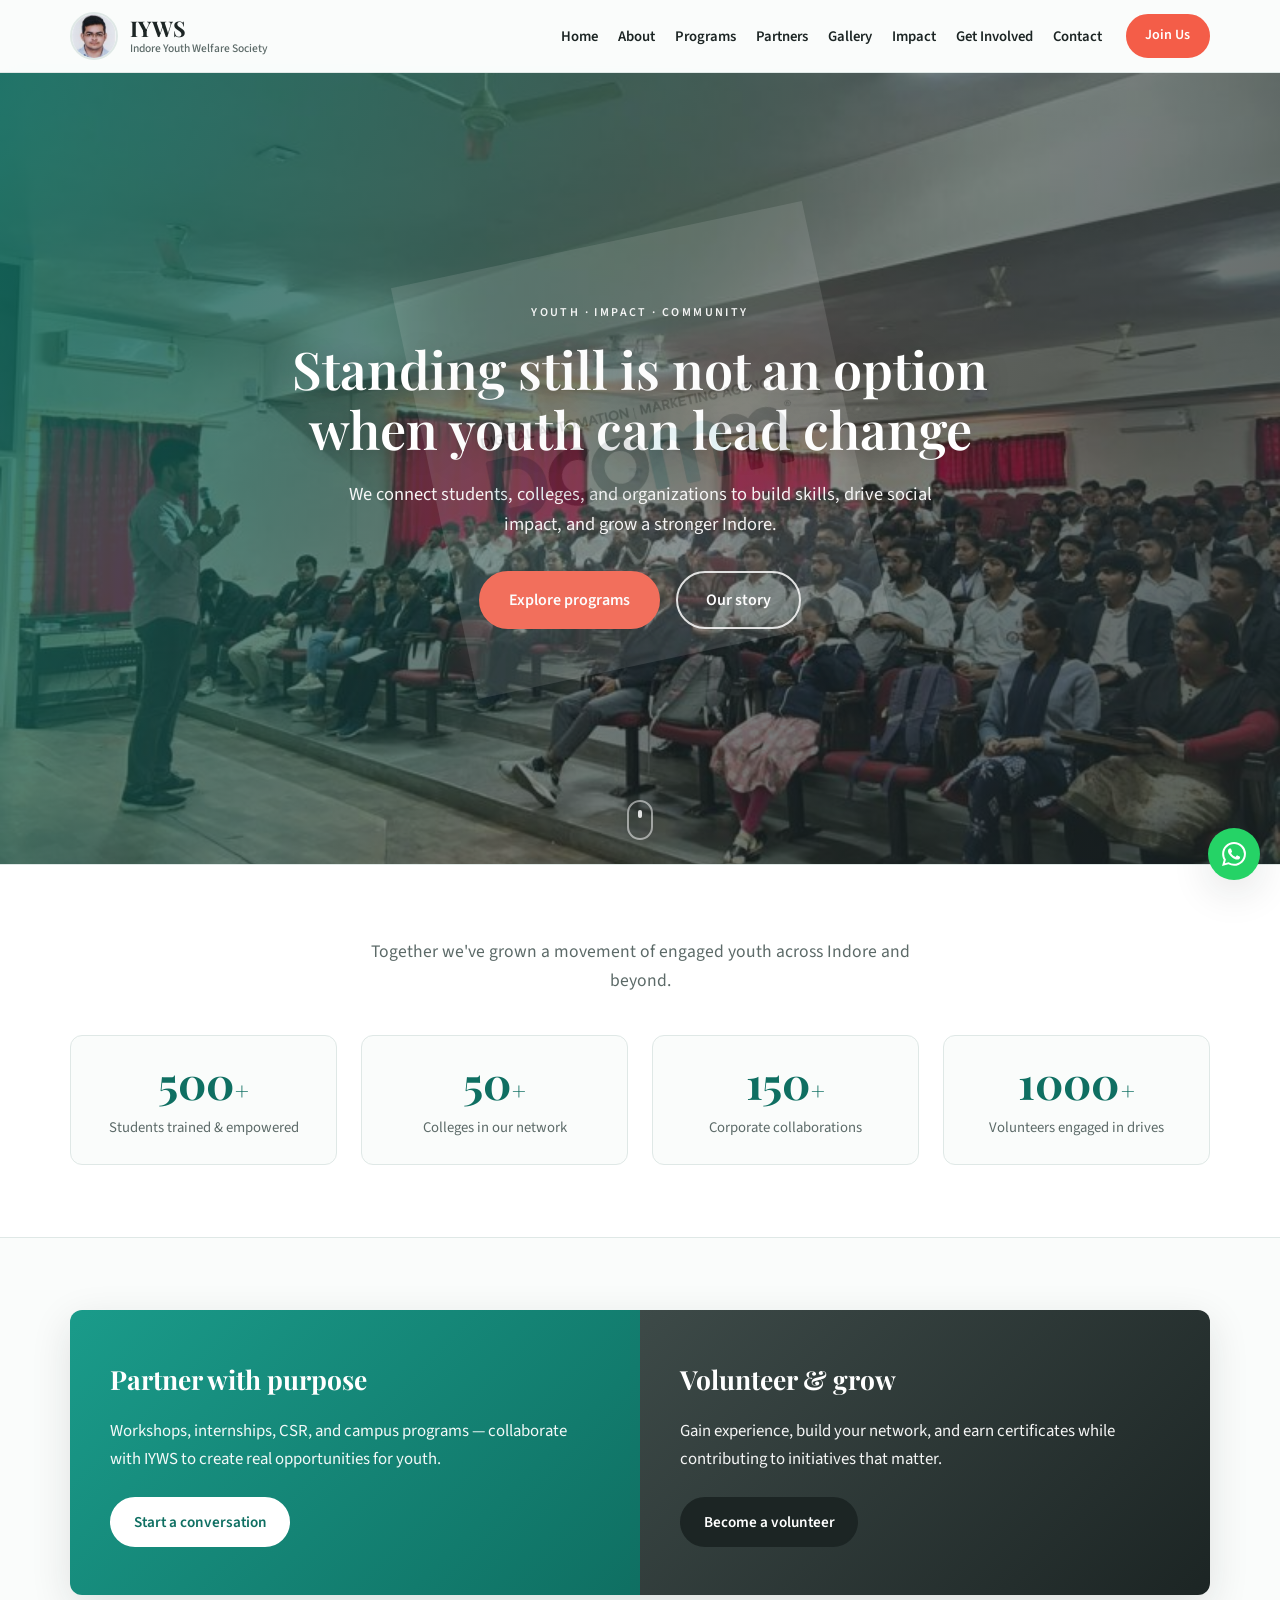
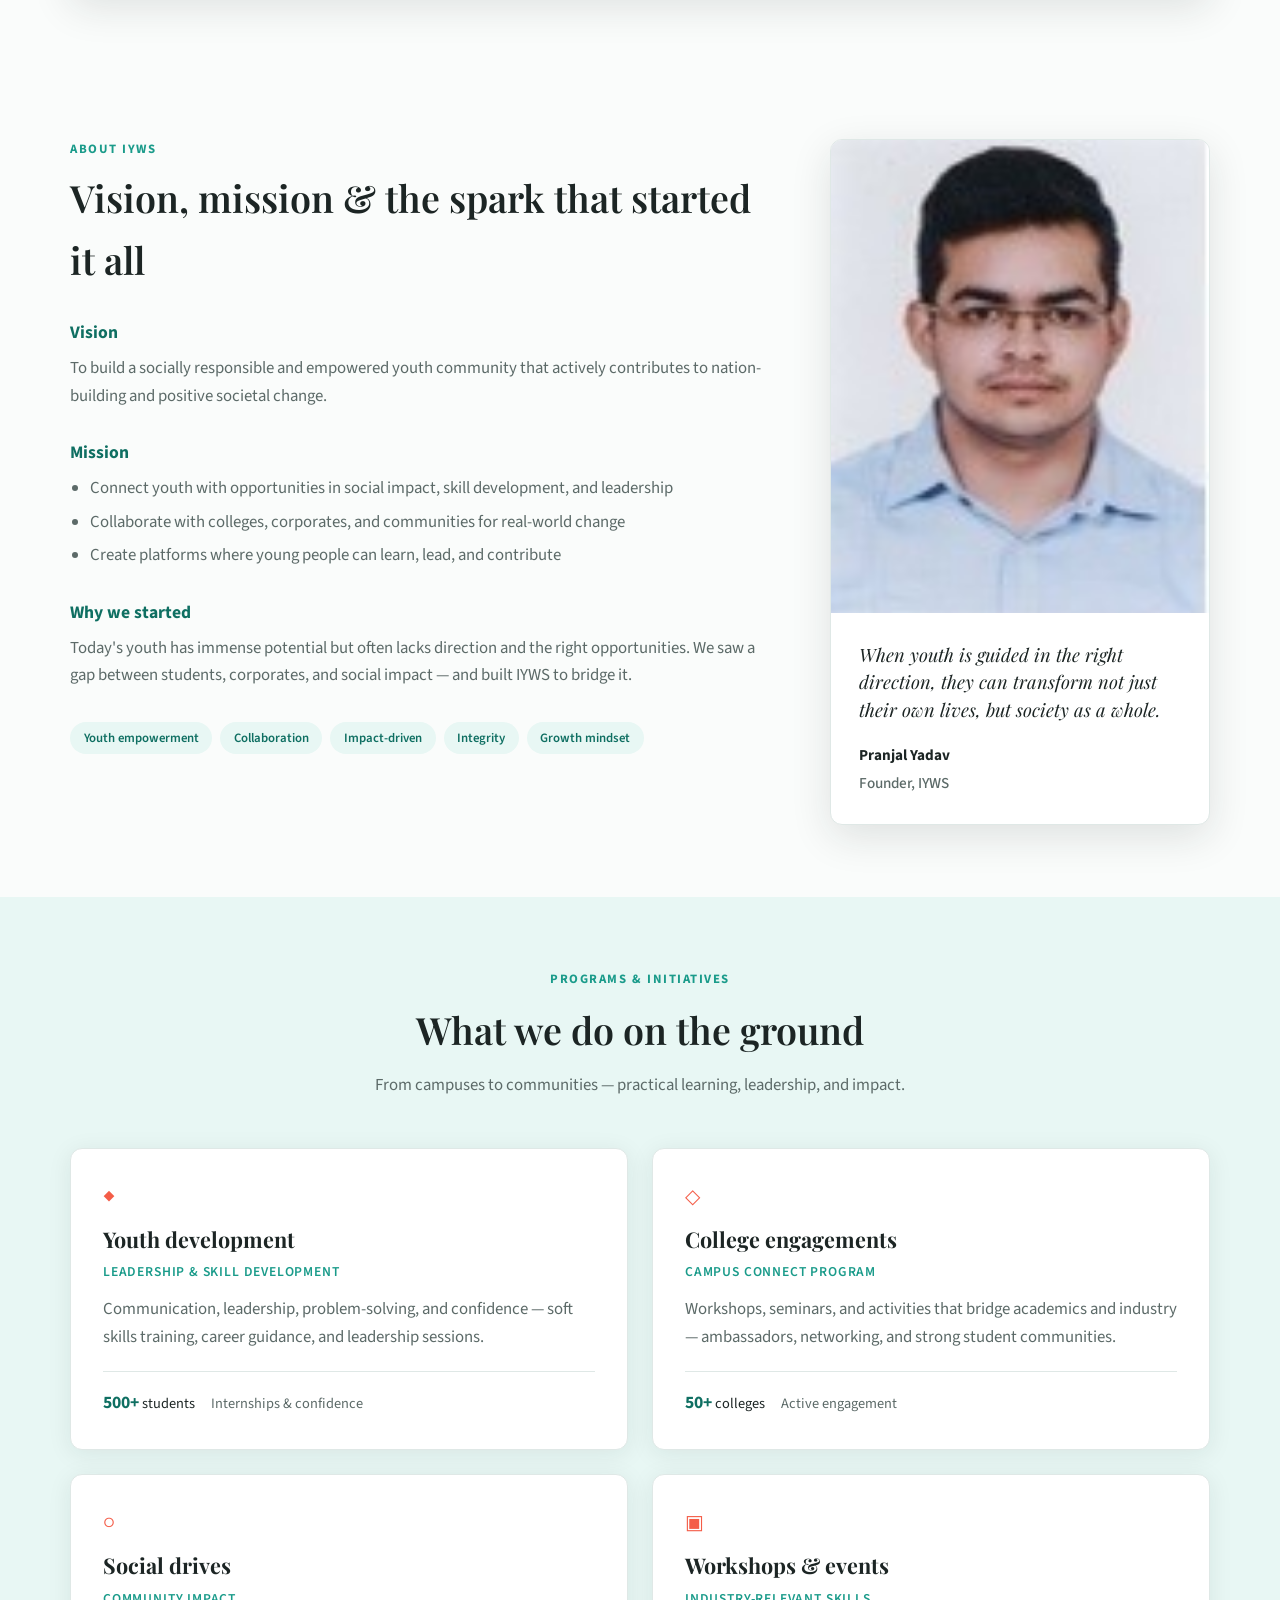
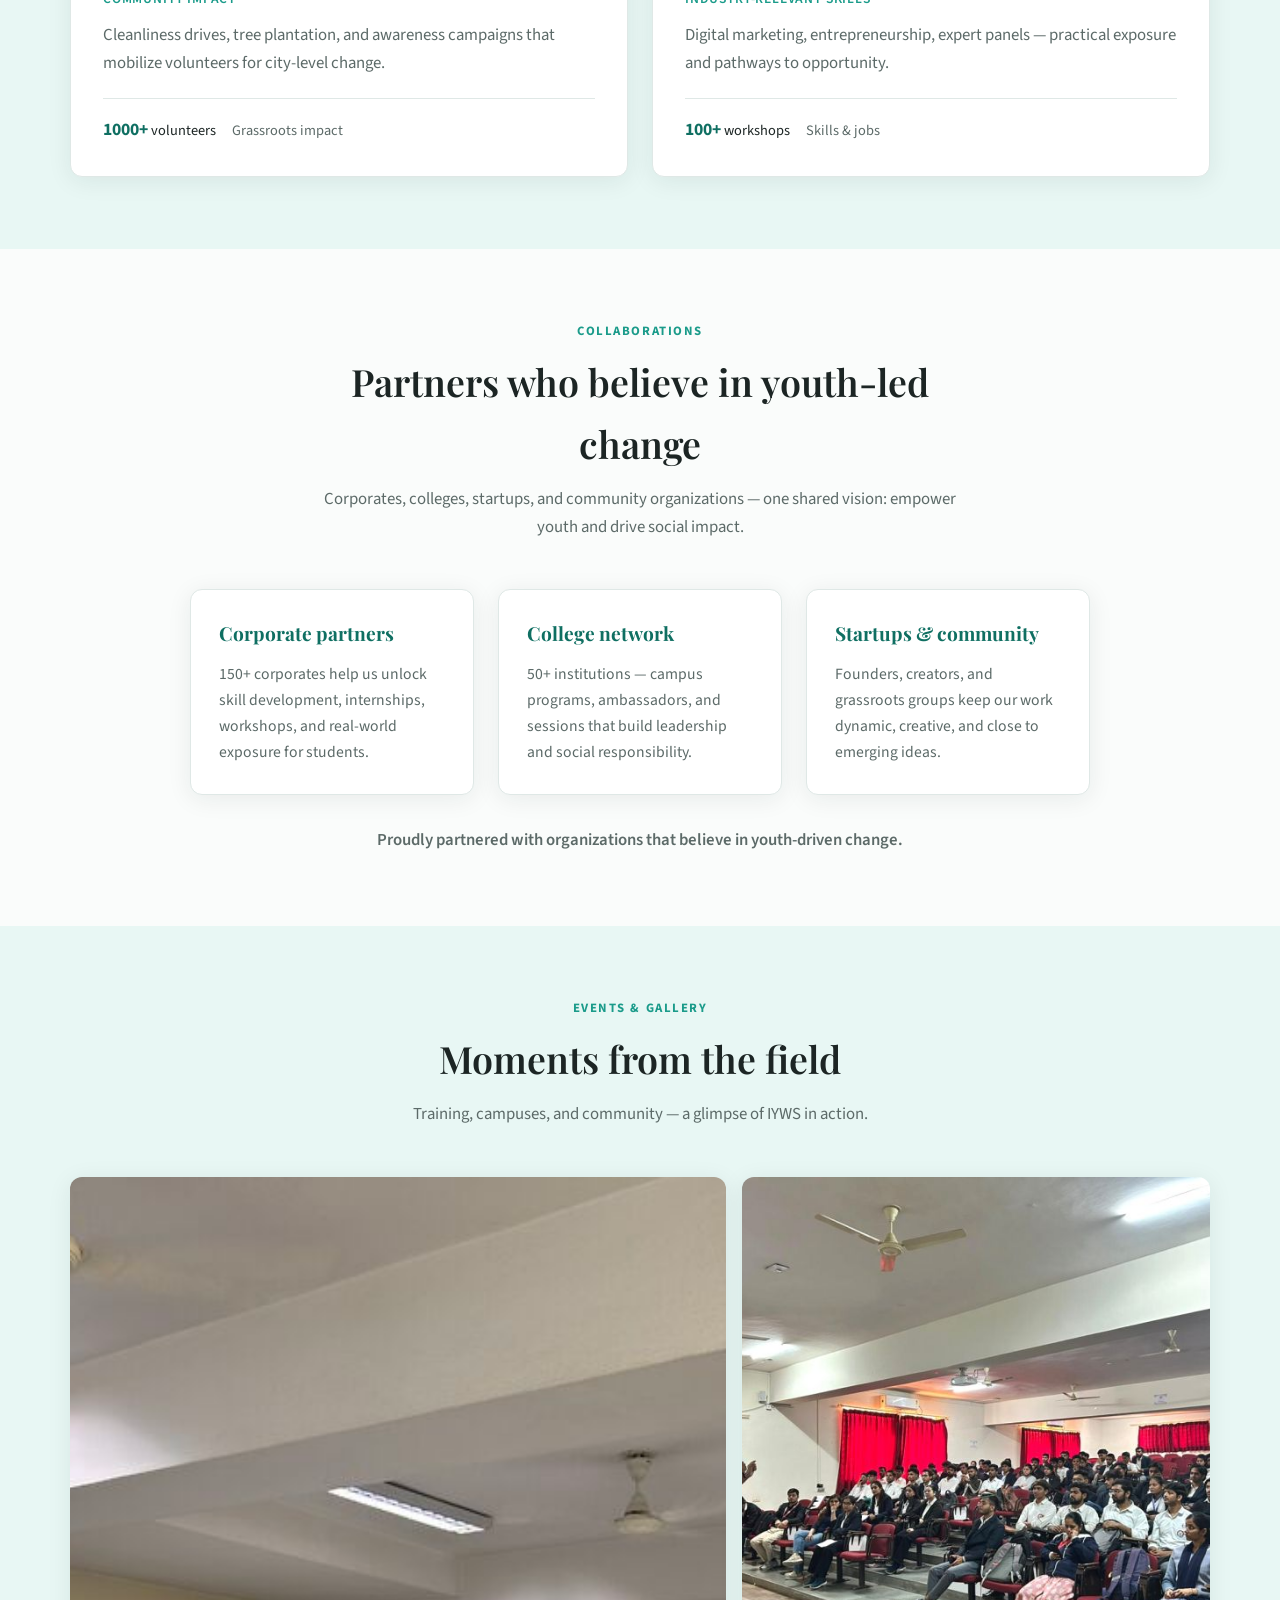
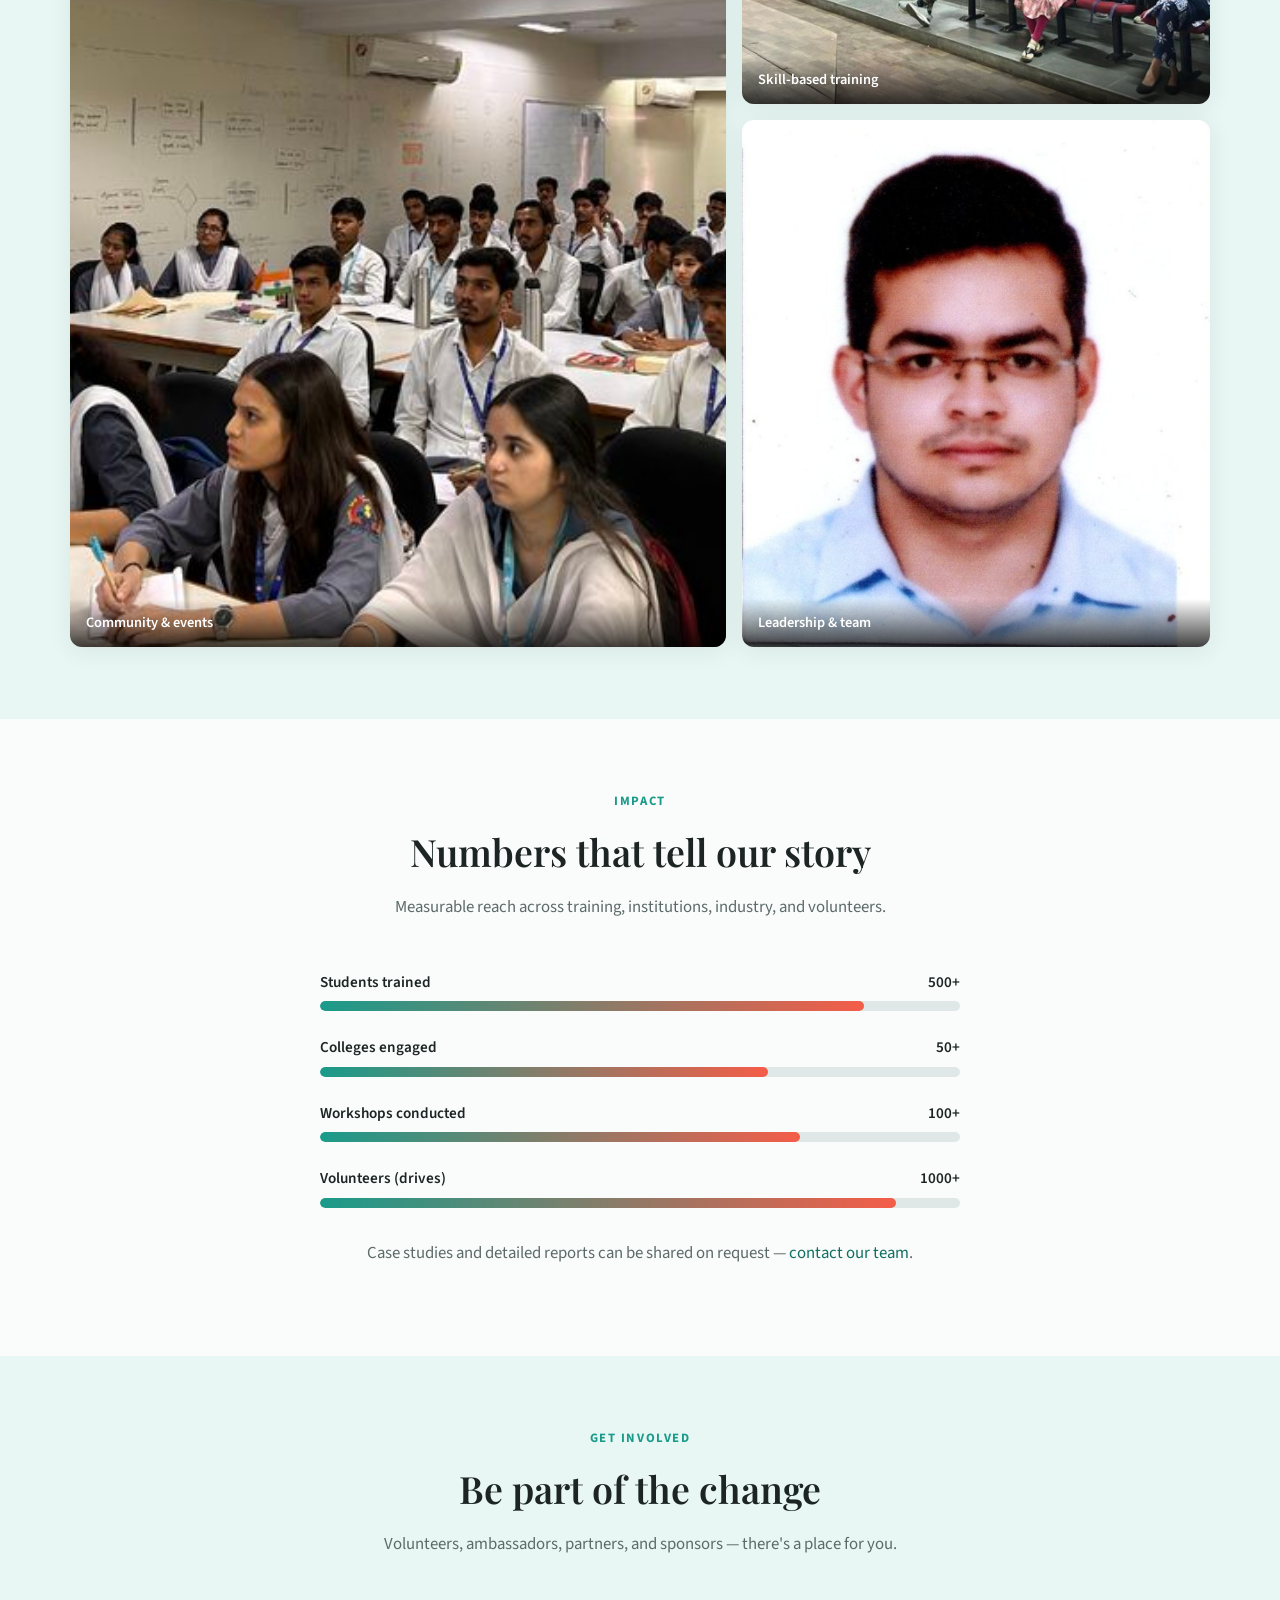
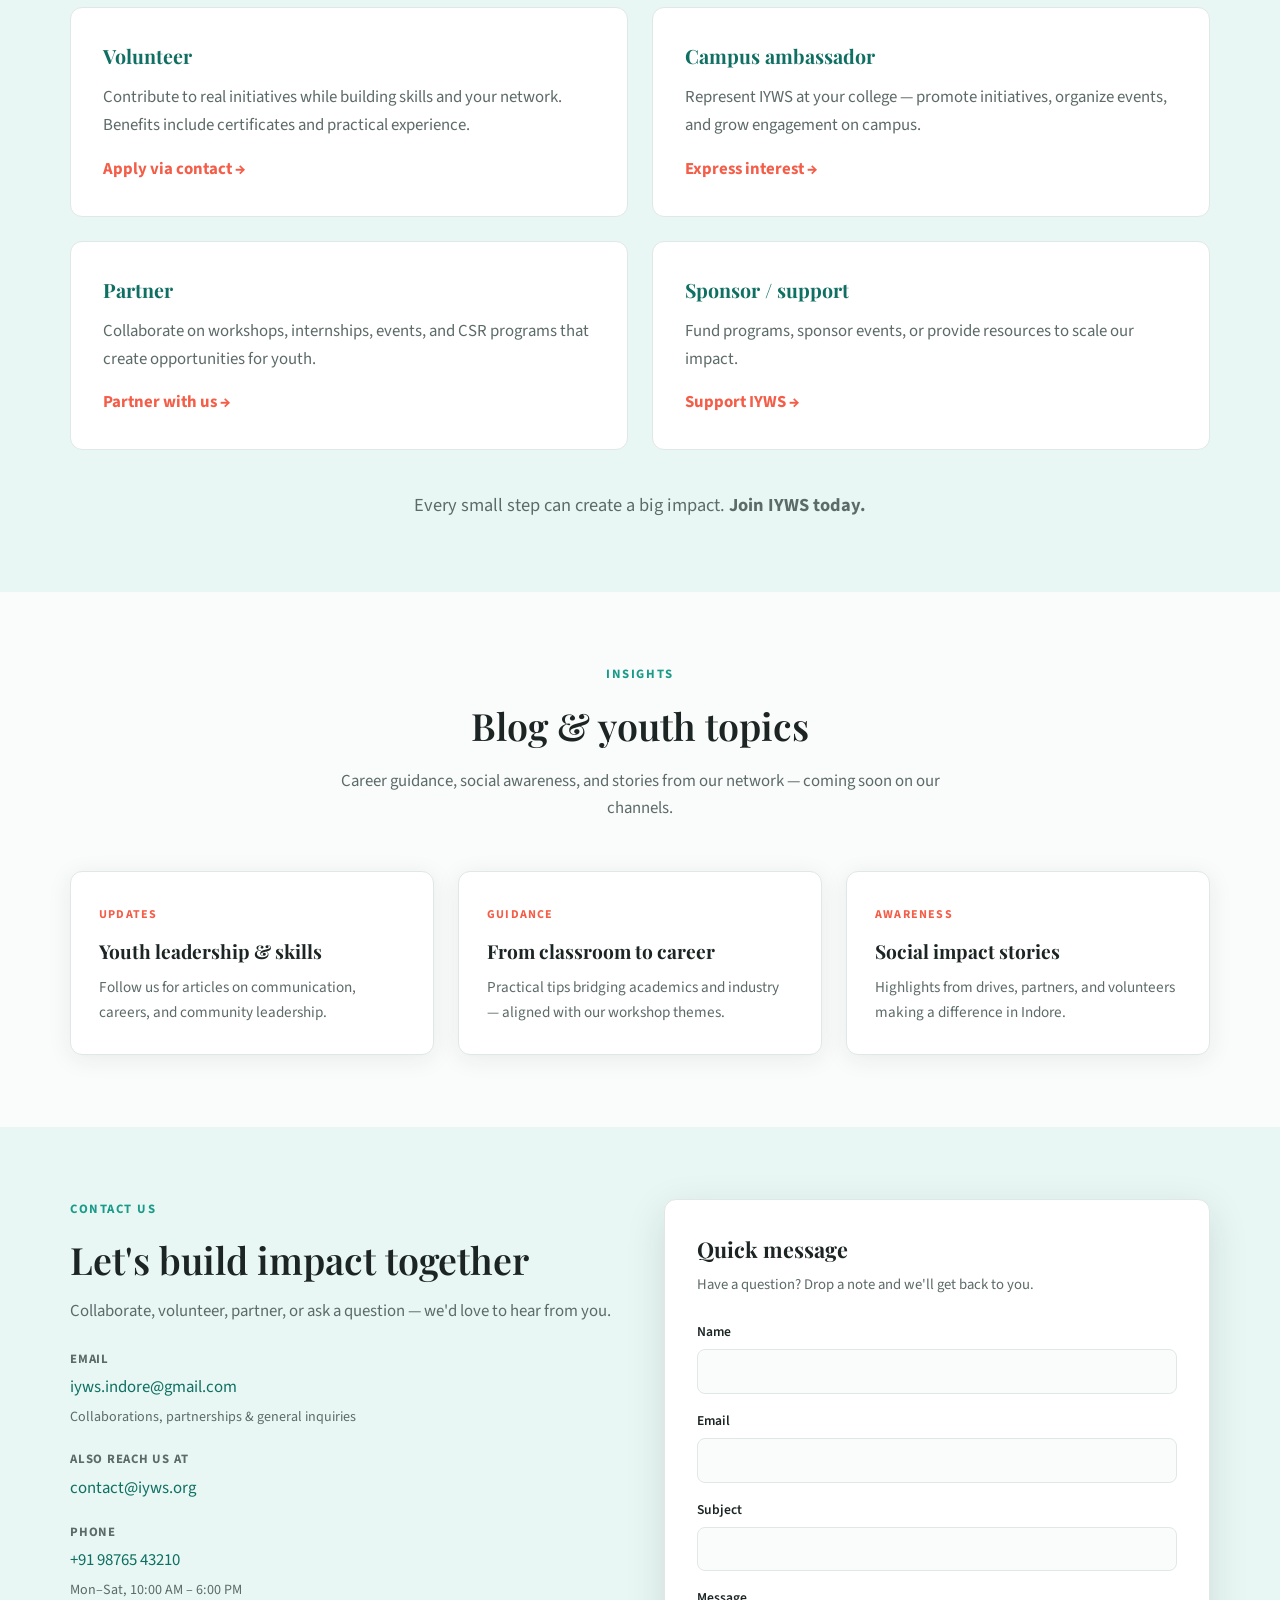
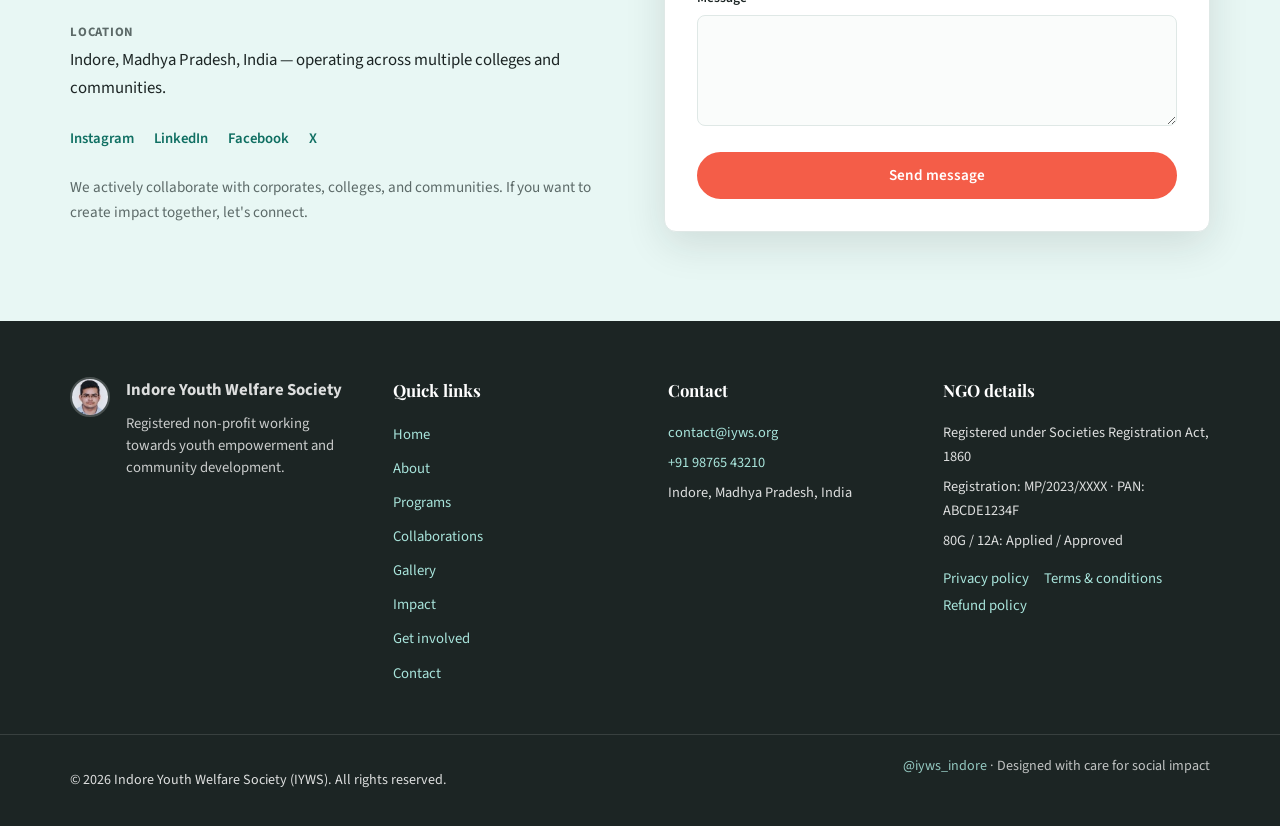
==== commit f24d6367: "Add DComm watermark overlay and logo asset Made-with: Cursor" ====
--- a/index.html
+++ b/index.html
@@ -12,6 +12,11 @@
 </head>
 <body>
   <a class="skip-link" href="#main">Skip to content</a>
+
+  <!-- DComm watermark: remove .site-watermark block when client pays -->
+  <div class="site-watermark" aria-hidden="true">
+    <img src="logo%20Dcomm%20Agency.png" alt="" width="420" height="140" decoding="async" />
+  </div>
 
   <header class="site-header" id="top">
     <div class="container header-inner">
--- a/css/style.css
+++ b/css/style.css
@@ -70,6 +70,34 @@
   margin-inline: auto;
 }
 
+/* DComm agency watermark � delete .site-watermark from HTML when client pays */
+.site-watermark {
+  position: fixed;
+  inset: 0;
+  z-index: 85;
+  pointer-events: none;
+  display: flex;
+  align-items: center;
+  justify-content: center;
+  padding: 2rem;
+}
+
+.site-watermark img {
+  width: min(75vw, 520px);
+  max-height: min(55vh, 420px);
+  height: auto;
+  object-fit: contain;
+  opacity: 0.13;
+  transform: rotate(-12deg);
+  user-select: none;
+}
+@media (max-width: 768px) {
+  .site-watermark img {
+    width: min(88vw, 380px);
+    opacity: 0.1;
+  }
+}
+
 /* Header */
 .site-header {
   position: fixed;
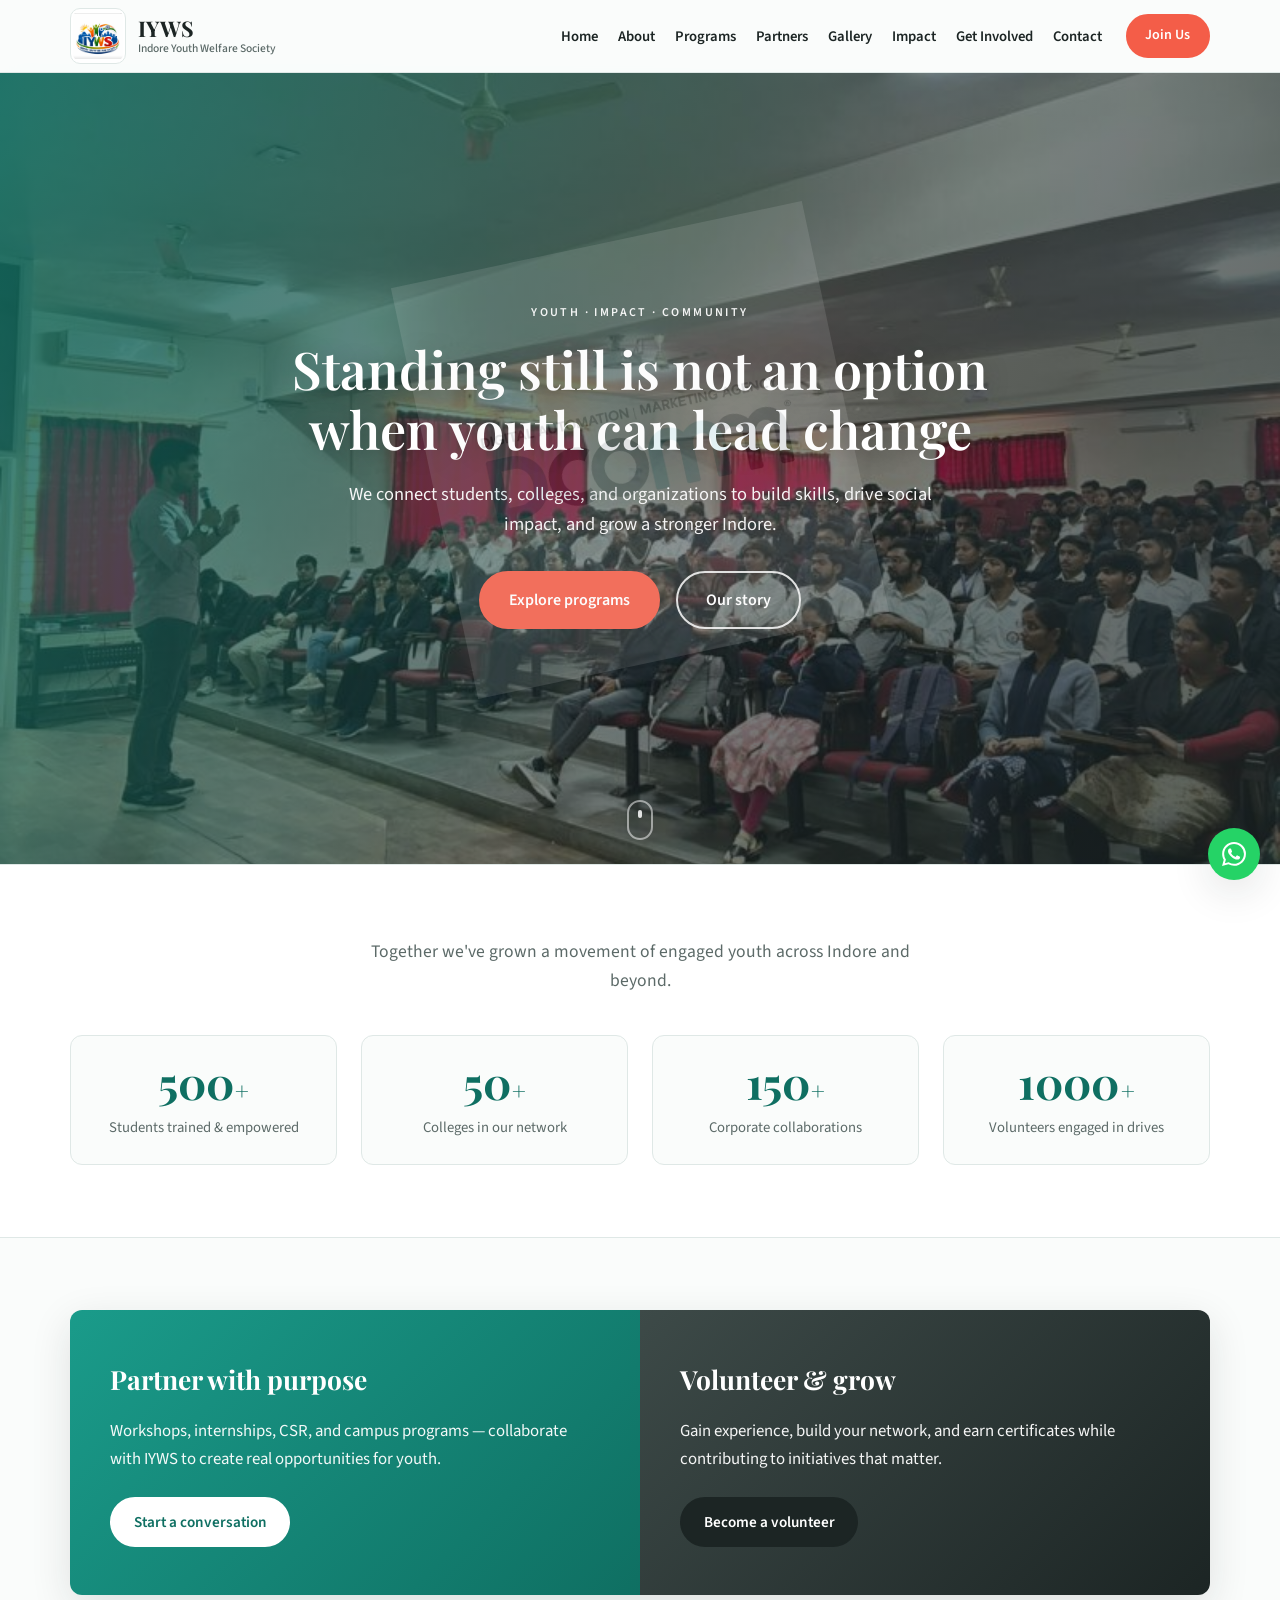
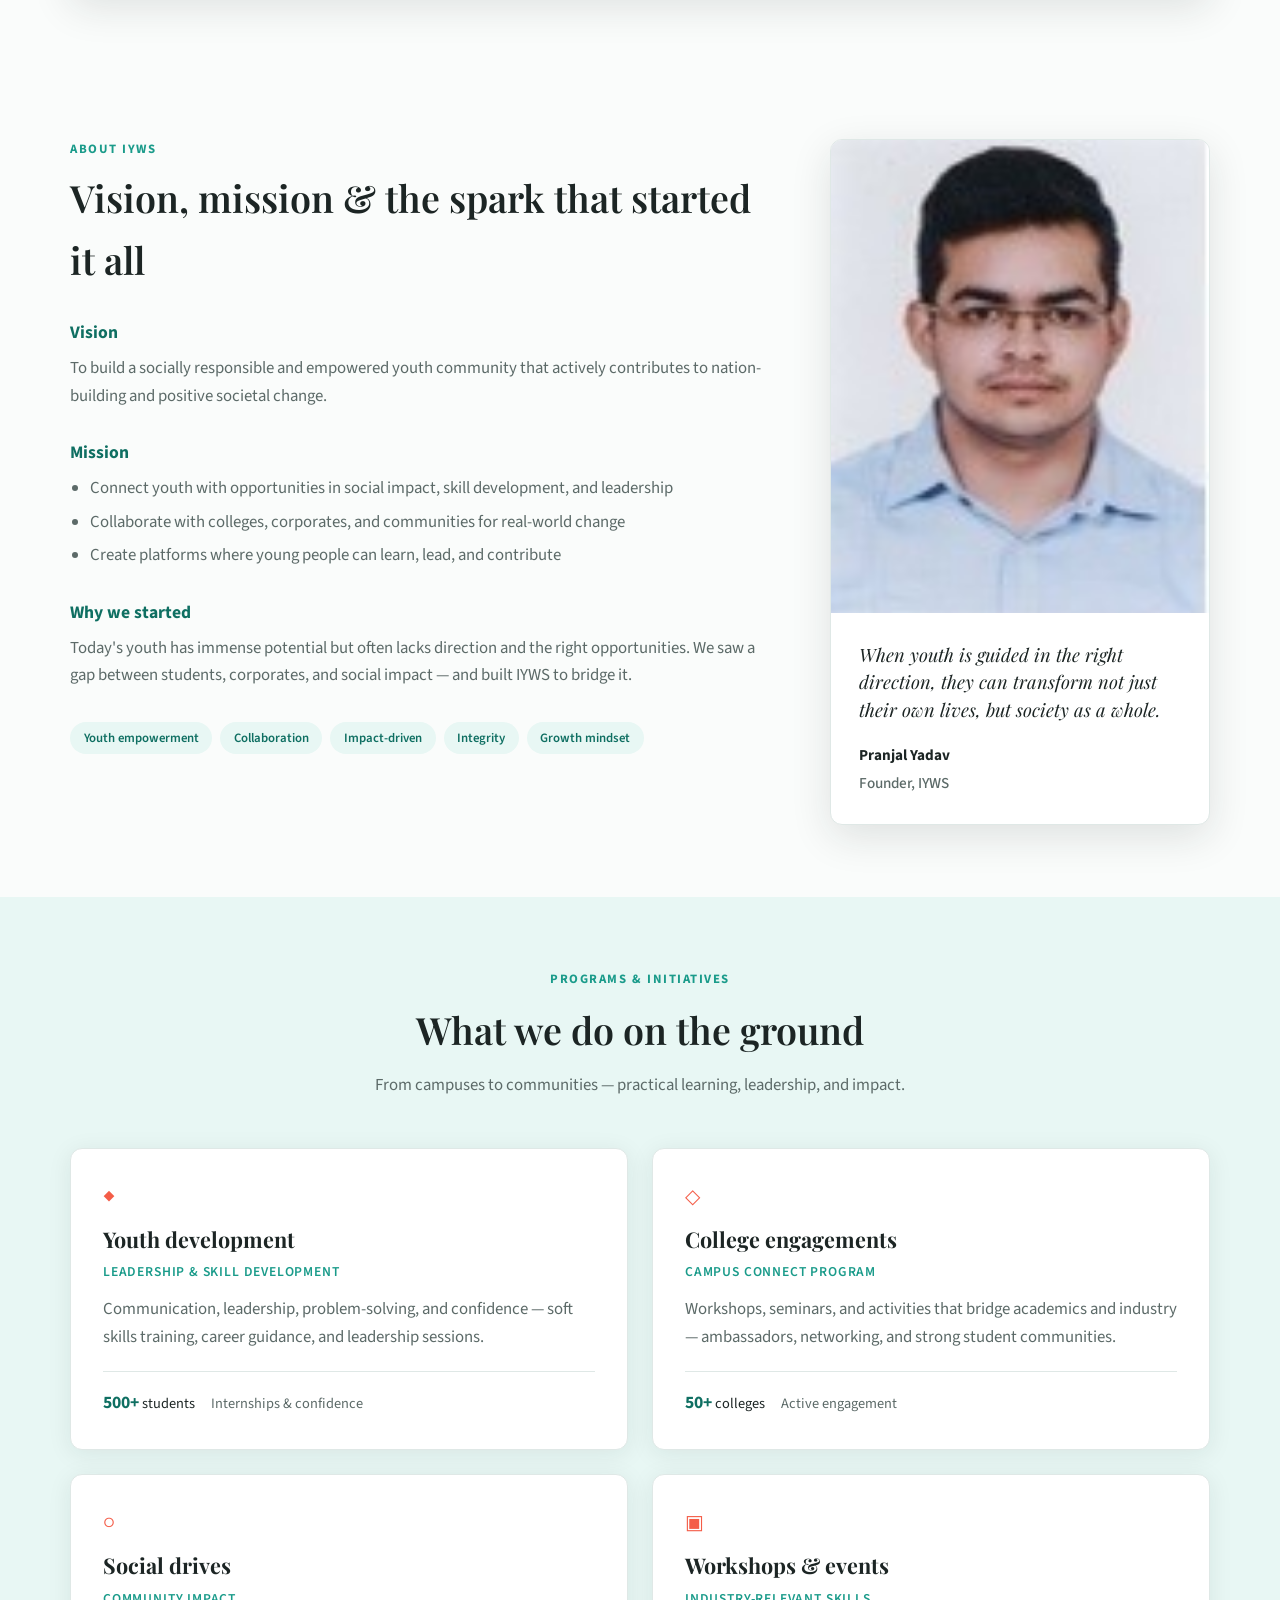
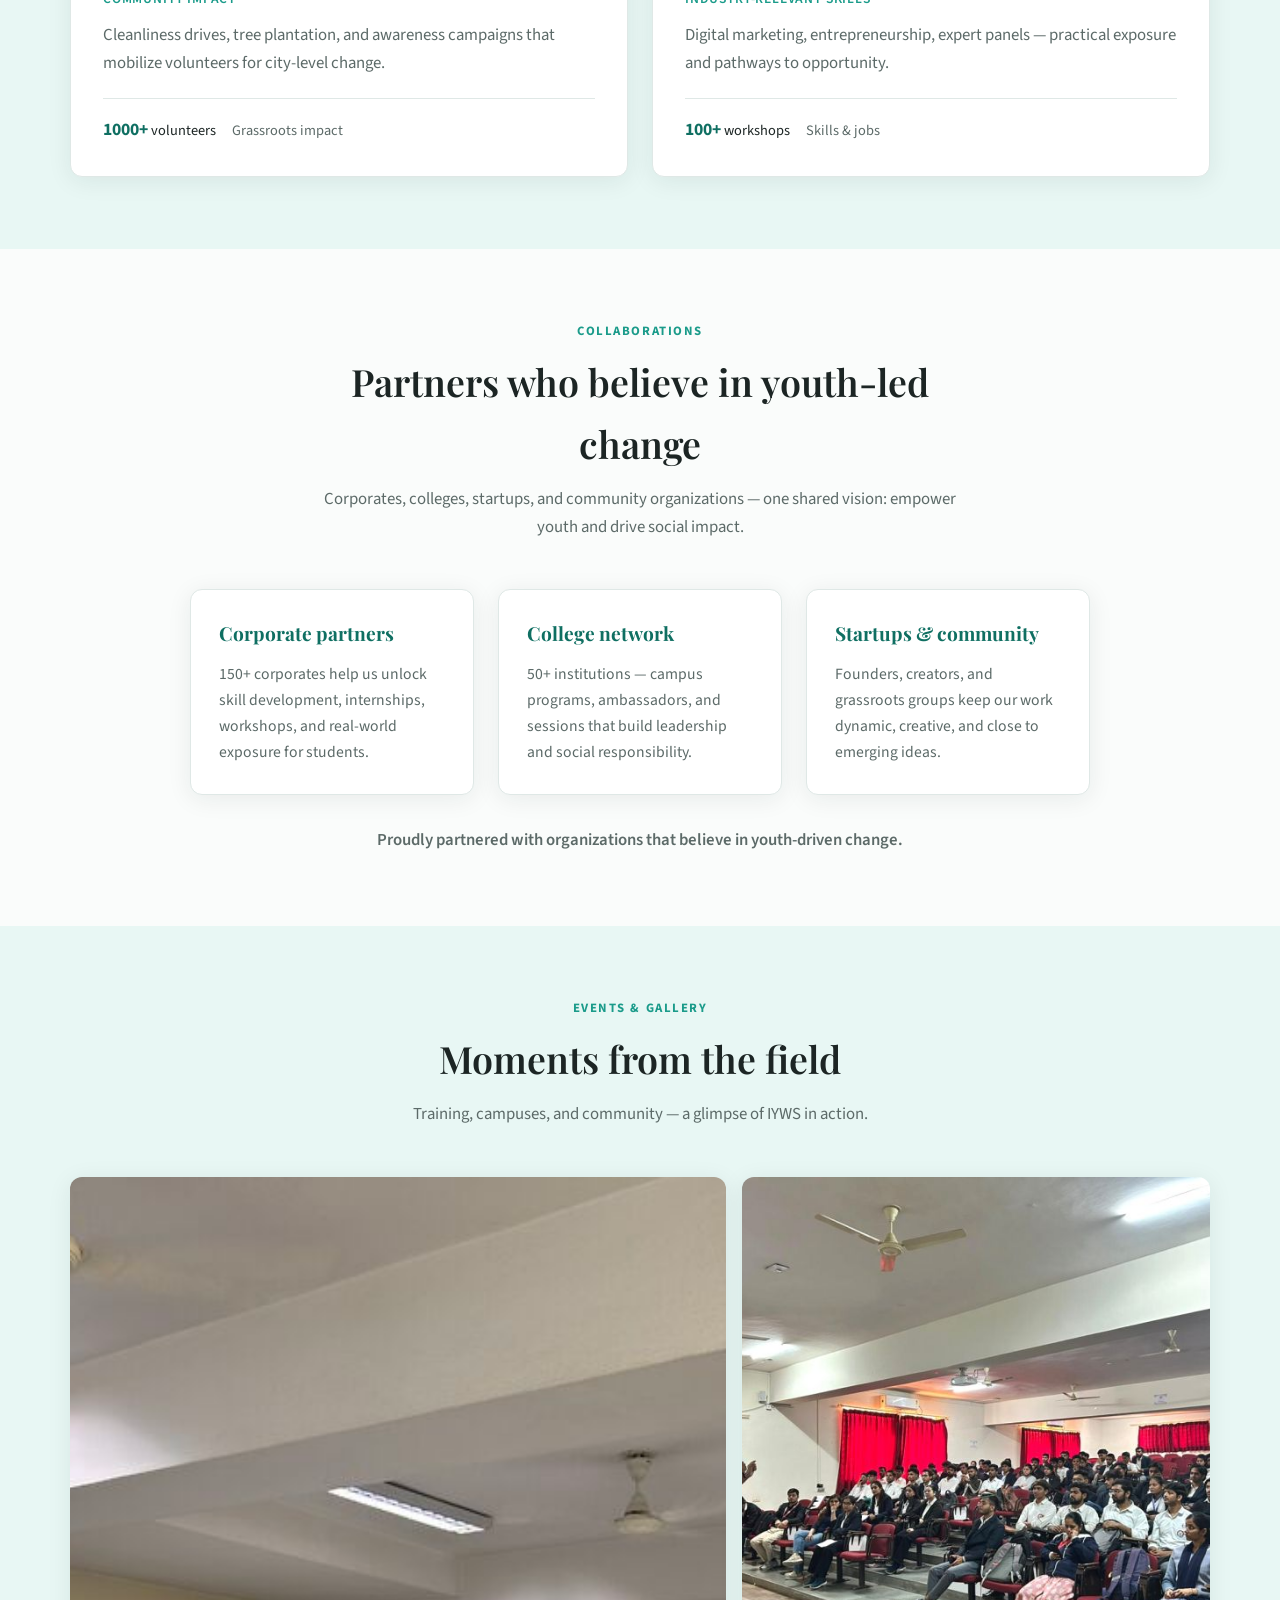
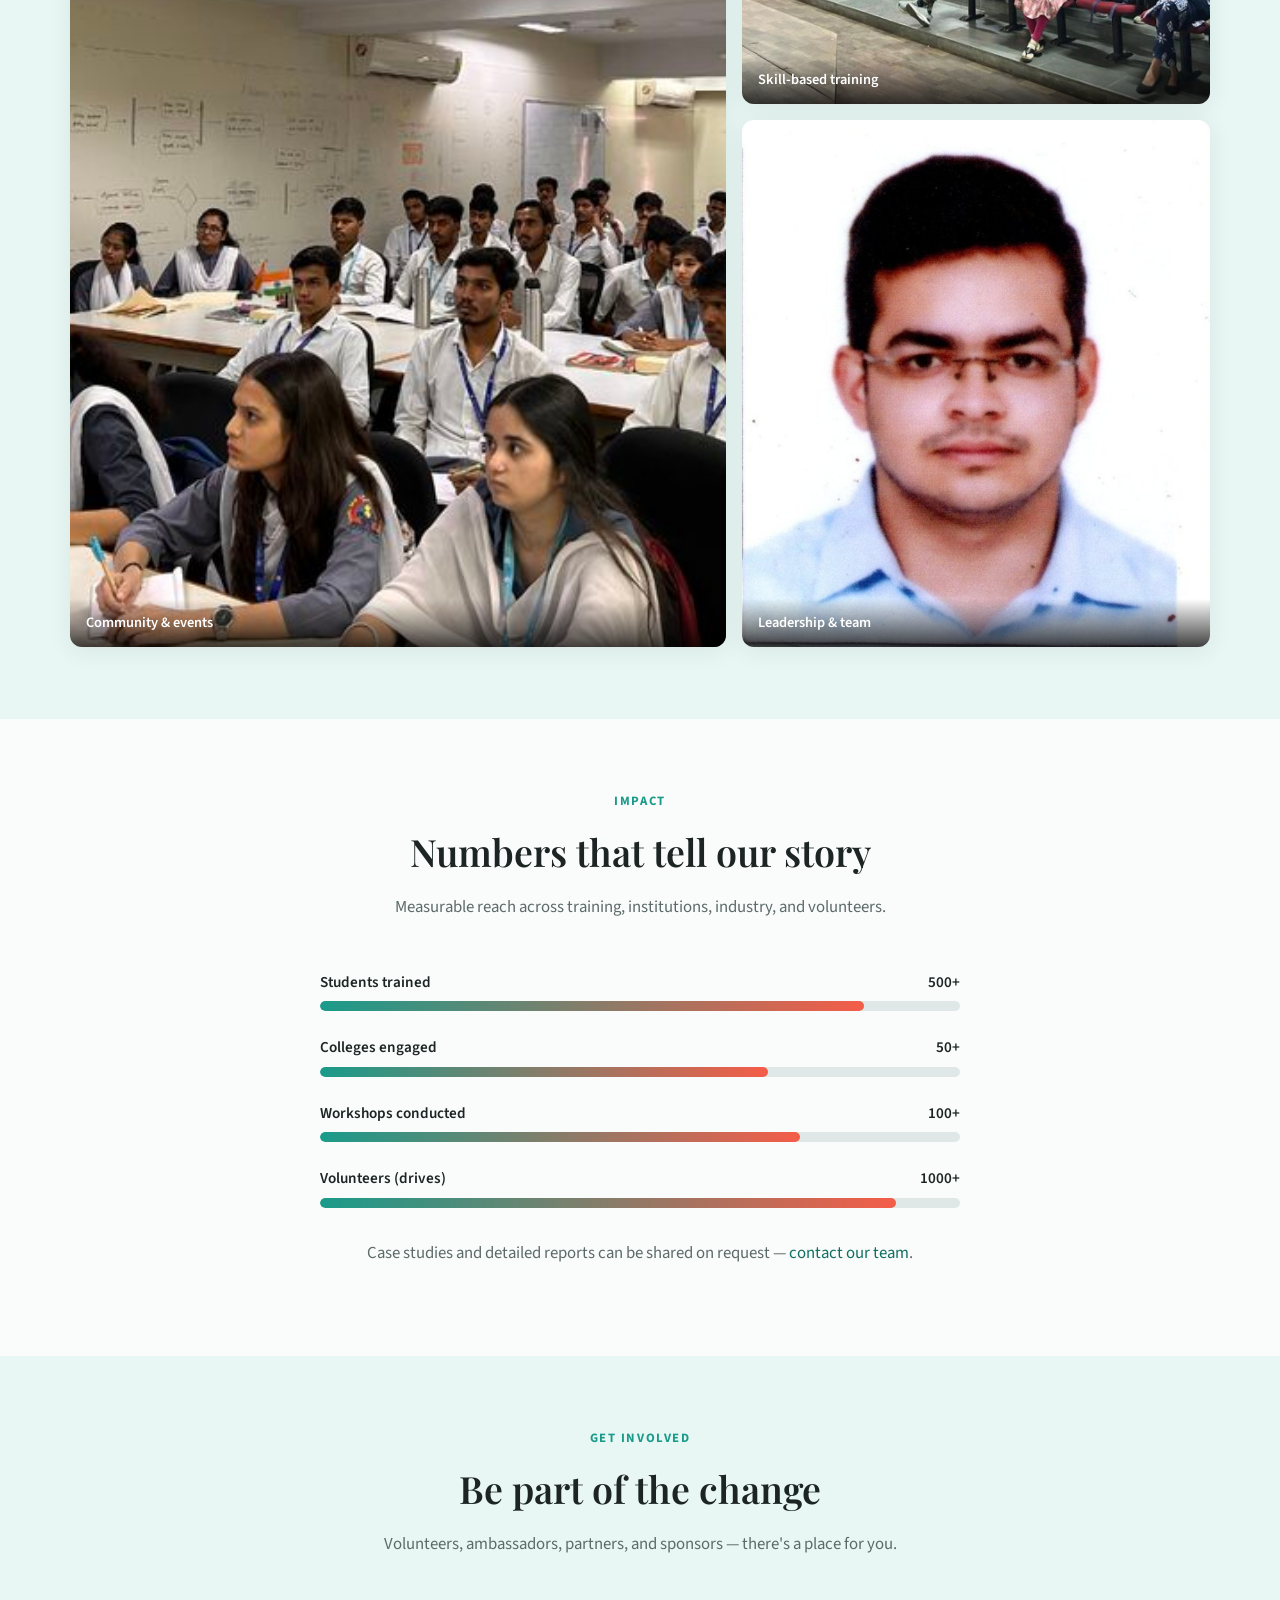
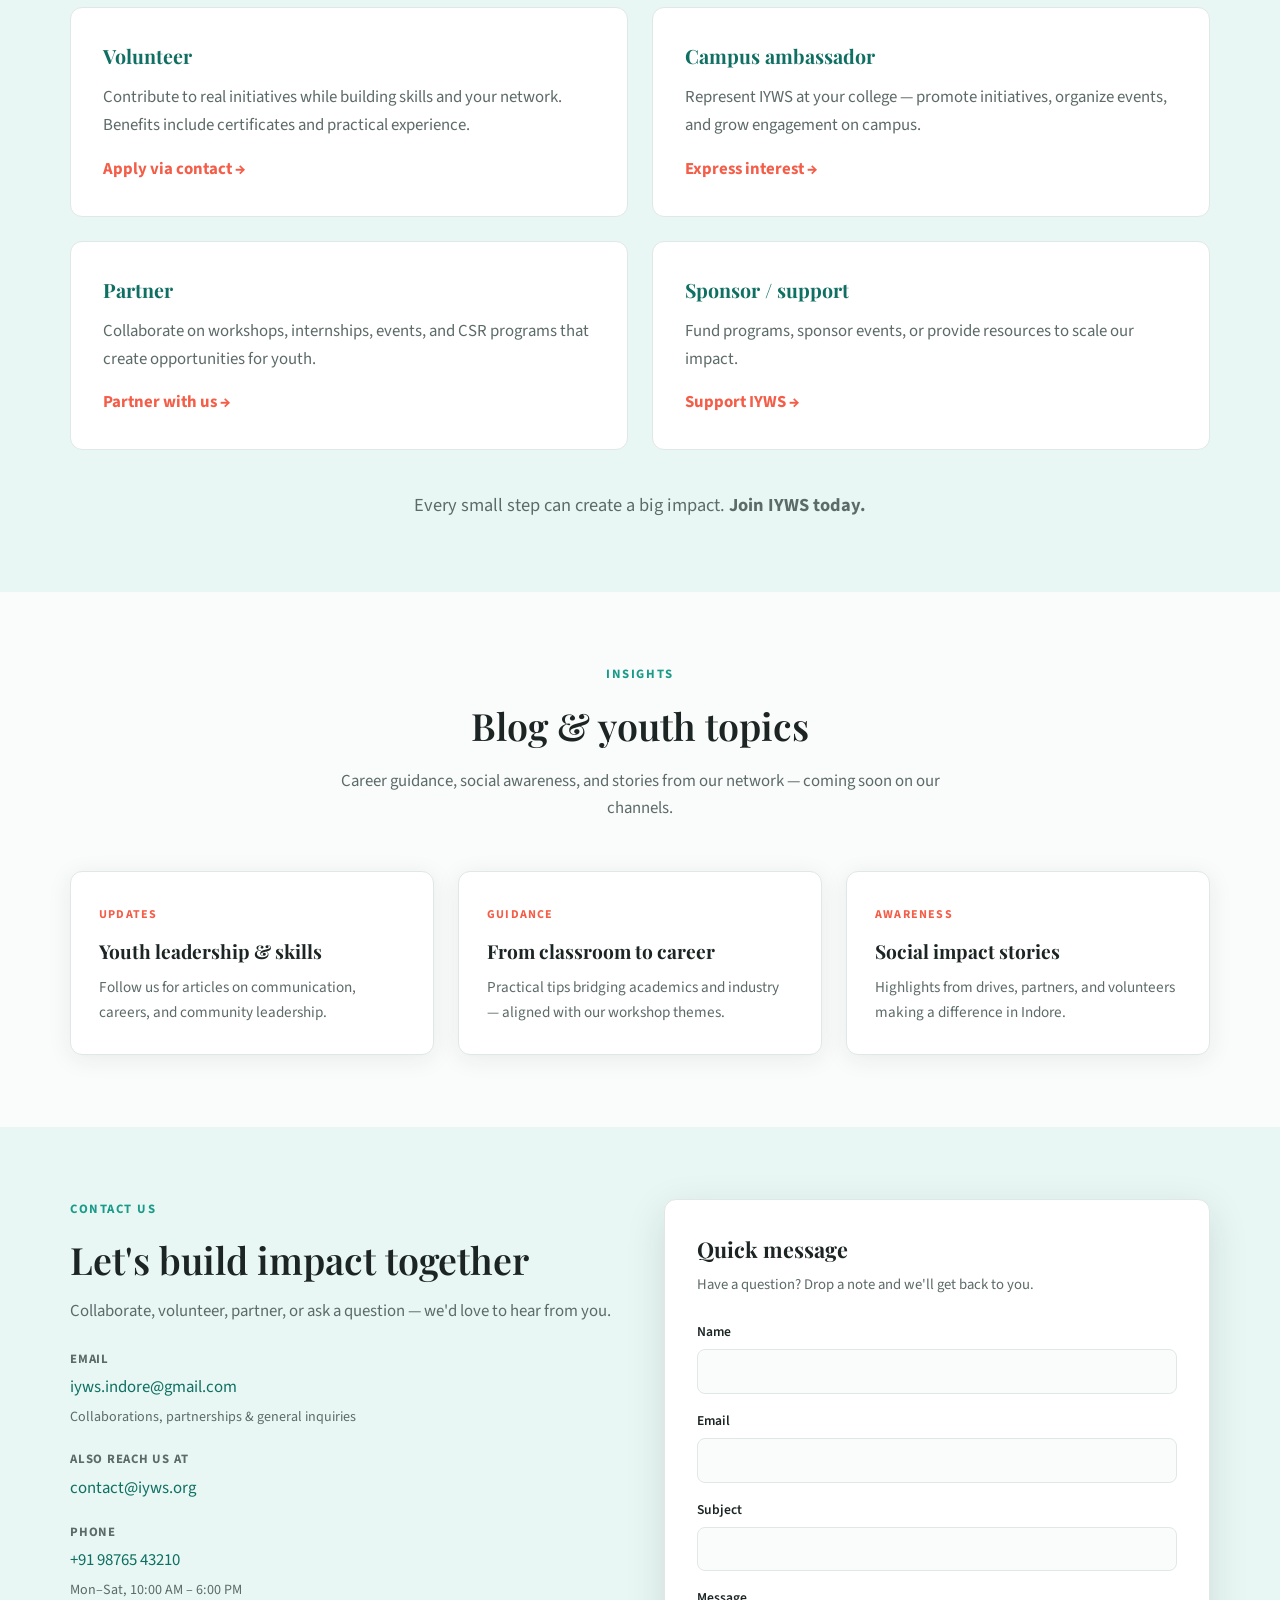
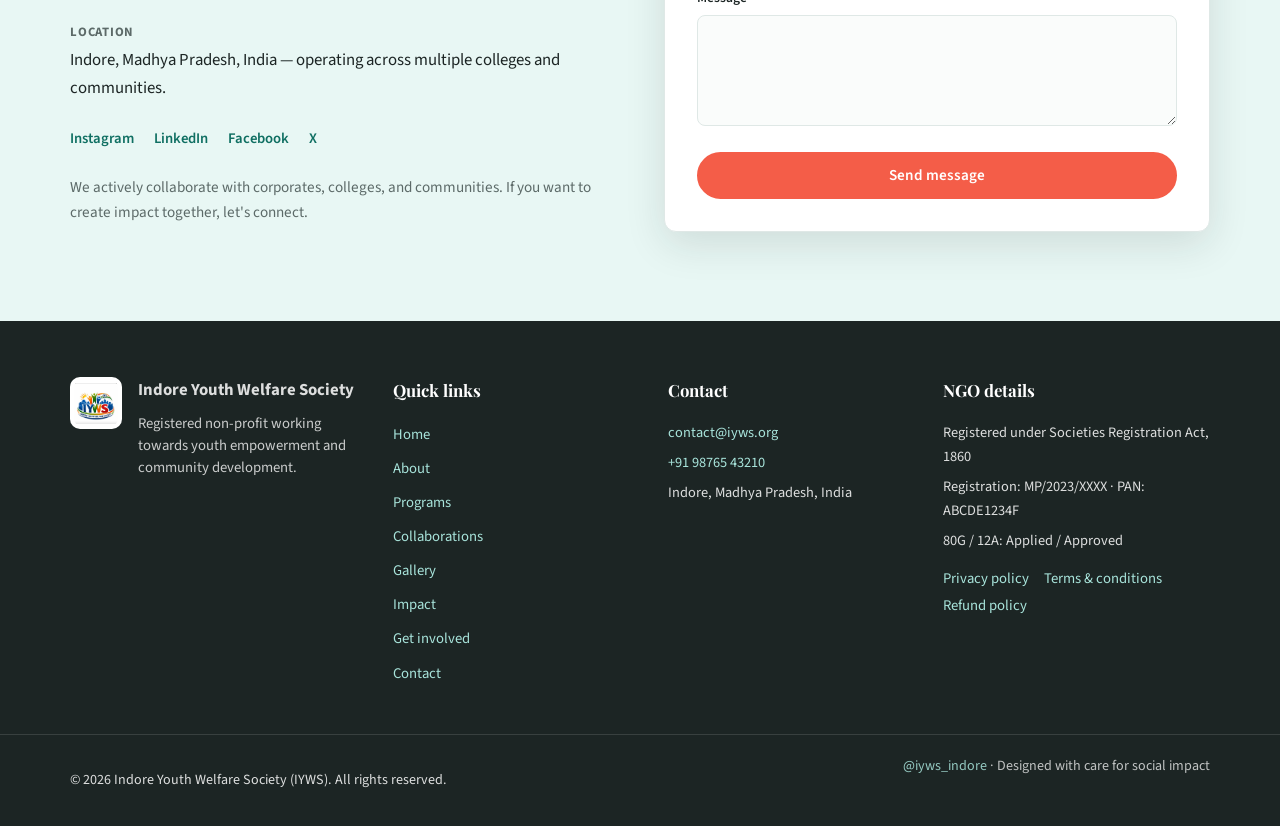
==== commit 618e96d7: "Update IYWS branding with official logo Replace placeholder brand marks with the new IYWS logo in he" ====
--- a/index.html
+++ b/index.html
@@ -5,6 +5,7 @@
   <meta name="viewport" content="width=device-width, initial-scale=1.0" />
   <meta name="description" content="Indore Youth Welfare Society (IYWS) &mdash; empowering youth through skill development, college partnerships, and social impact." />
   <title>IYWS</title>
+  <link rel="icon" type="image/png" href="iyws-logo.png" />
   <link rel="preconnect" href="https://fonts.googleapis.com" />
   <link rel="preconnect" href="https://fonts.gstatic.com" crossorigin />
   <link href="https://fonts.googleapis.com/css2?family=Playfair+Display:ital,wght@0,500;0,600;0,700;1,500&family=Source+Sans+3:wght@400;500;600;700&display=swap" rel="stylesheet" />
@@ -21,7 +22,7 @@
   <header class="site-header" id="top">
     <div class="container header-inner">
       <a href="#top" class="brand">
-        <img src="50KB.jpg.jpeg" alt="Indore Youth Welfare Society" class="brand-logo" width="48" height="48" />
+        <img src="iyws-logo.png" alt="Indore Youth Welfare Society" class="brand-logo" width="56" height="56" />
         <span class="brand-text">
           <span class="brand-name">IYWS</span>
           <span class="brand-tag">Indore Youth Welfare Society</span>
@@ -423,7 +424,7 @@
   <footer class="site-footer">
     <div class="container footer-grid">
       <div class="footer-brand">
-        <img src="50KB.jpg.jpeg" alt="" width="40" height="40" class="footer-logo" />
+        <img src="iyws-logo.png" alt="IYWS logo" width="52" height="52" class="footer-logo" />
         <div>
           <strong>Indore Youth Welfare Society</strong>
           <p>Registered non-profit working towards youth empowerment and community development.</p>
--- a/css/style.css
+++ b/css/style.css
@@ -136,15 +136,16 @@
   text-decoration: none;
 }
 
-/* Temporary brand mark: founder photo until official logo is added */
 .brand-logo {
-  width: 48px;
-  height: 48px;
-  border-radius: 50%;
-  object-fit: cover;
-  object-position: center top;
+  width: 56px;
+  height: 56px;
+  border-radius: 10px;
+  object-fit: contain;
+  object-position: center;
   flex-shrink: 0;
-  border: 2px solid var(--color-line);
+  border: 1px solid var(--color-line);
+  background: #fff;
+  padding: 2px;
 }
 
 .brand-text {
@@ -1053,13 +1054,15 @@
 }
 
 .footer-logo {
-  width: 40px;
-  height: 40px;
-  border-radius: 50%;
-  object-fit: cover;
-  object-position: center top;
+  width: 52px;
+  height: 52px;
+  border-radius: 10px;
+  object-fit: contain;
+  object-position: center;
   flex-shrink: 0;
   border: 2px solid rgba(255, 255, 255, 0.2);
+  background: #fff;
+  padding: 2px;
 }
 
 .footer-brand p {
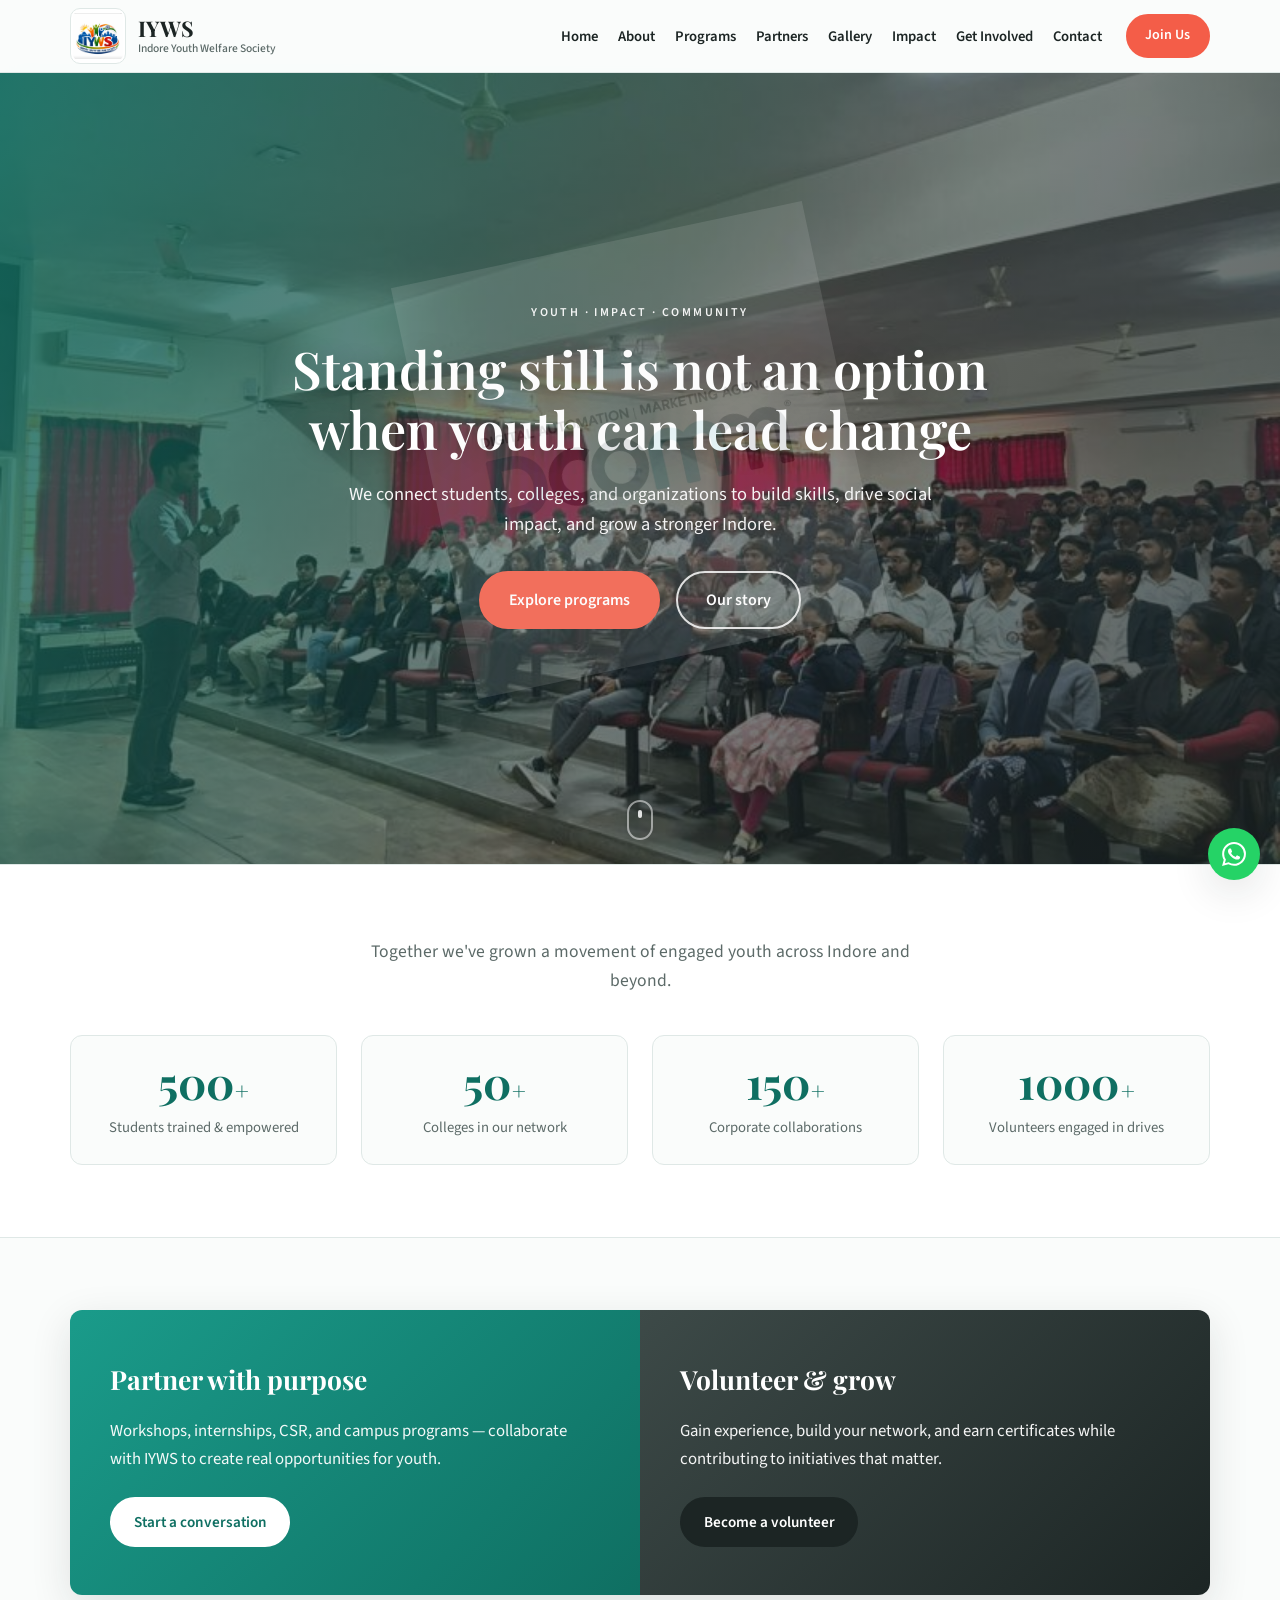
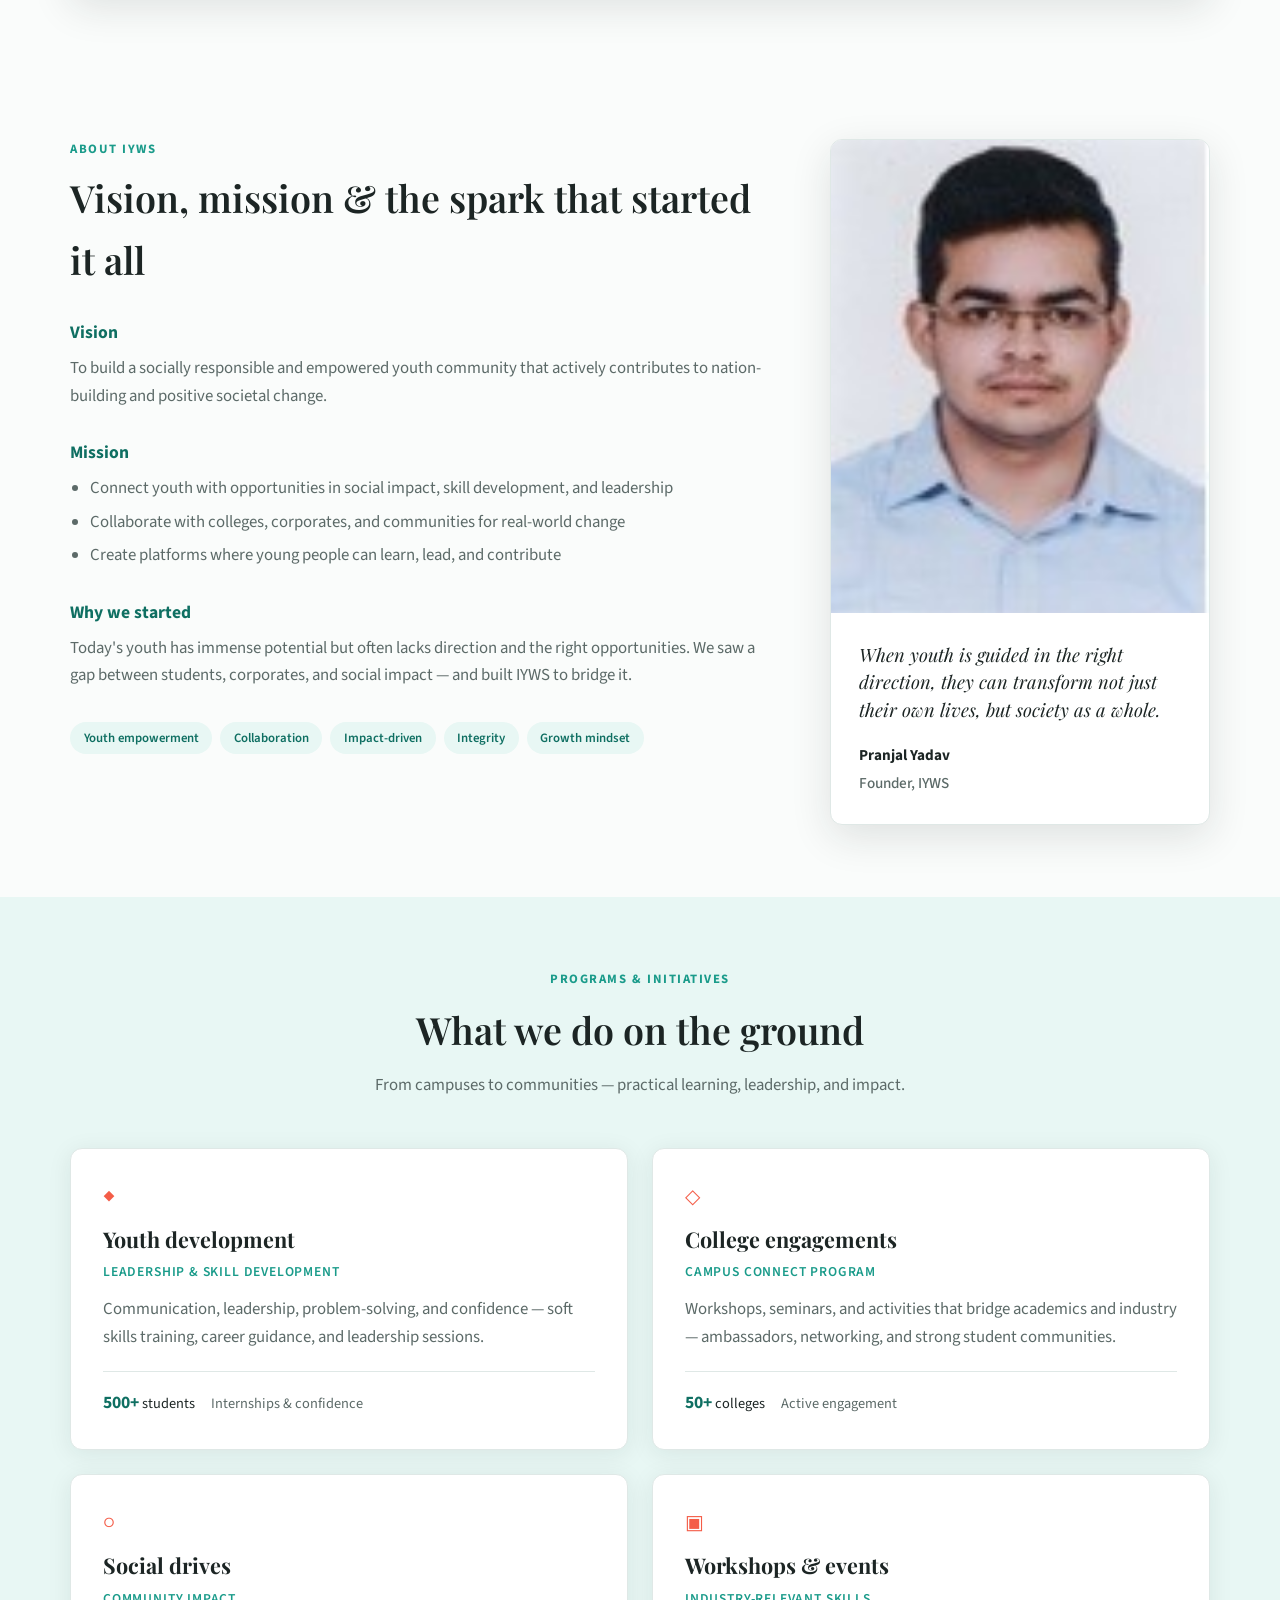
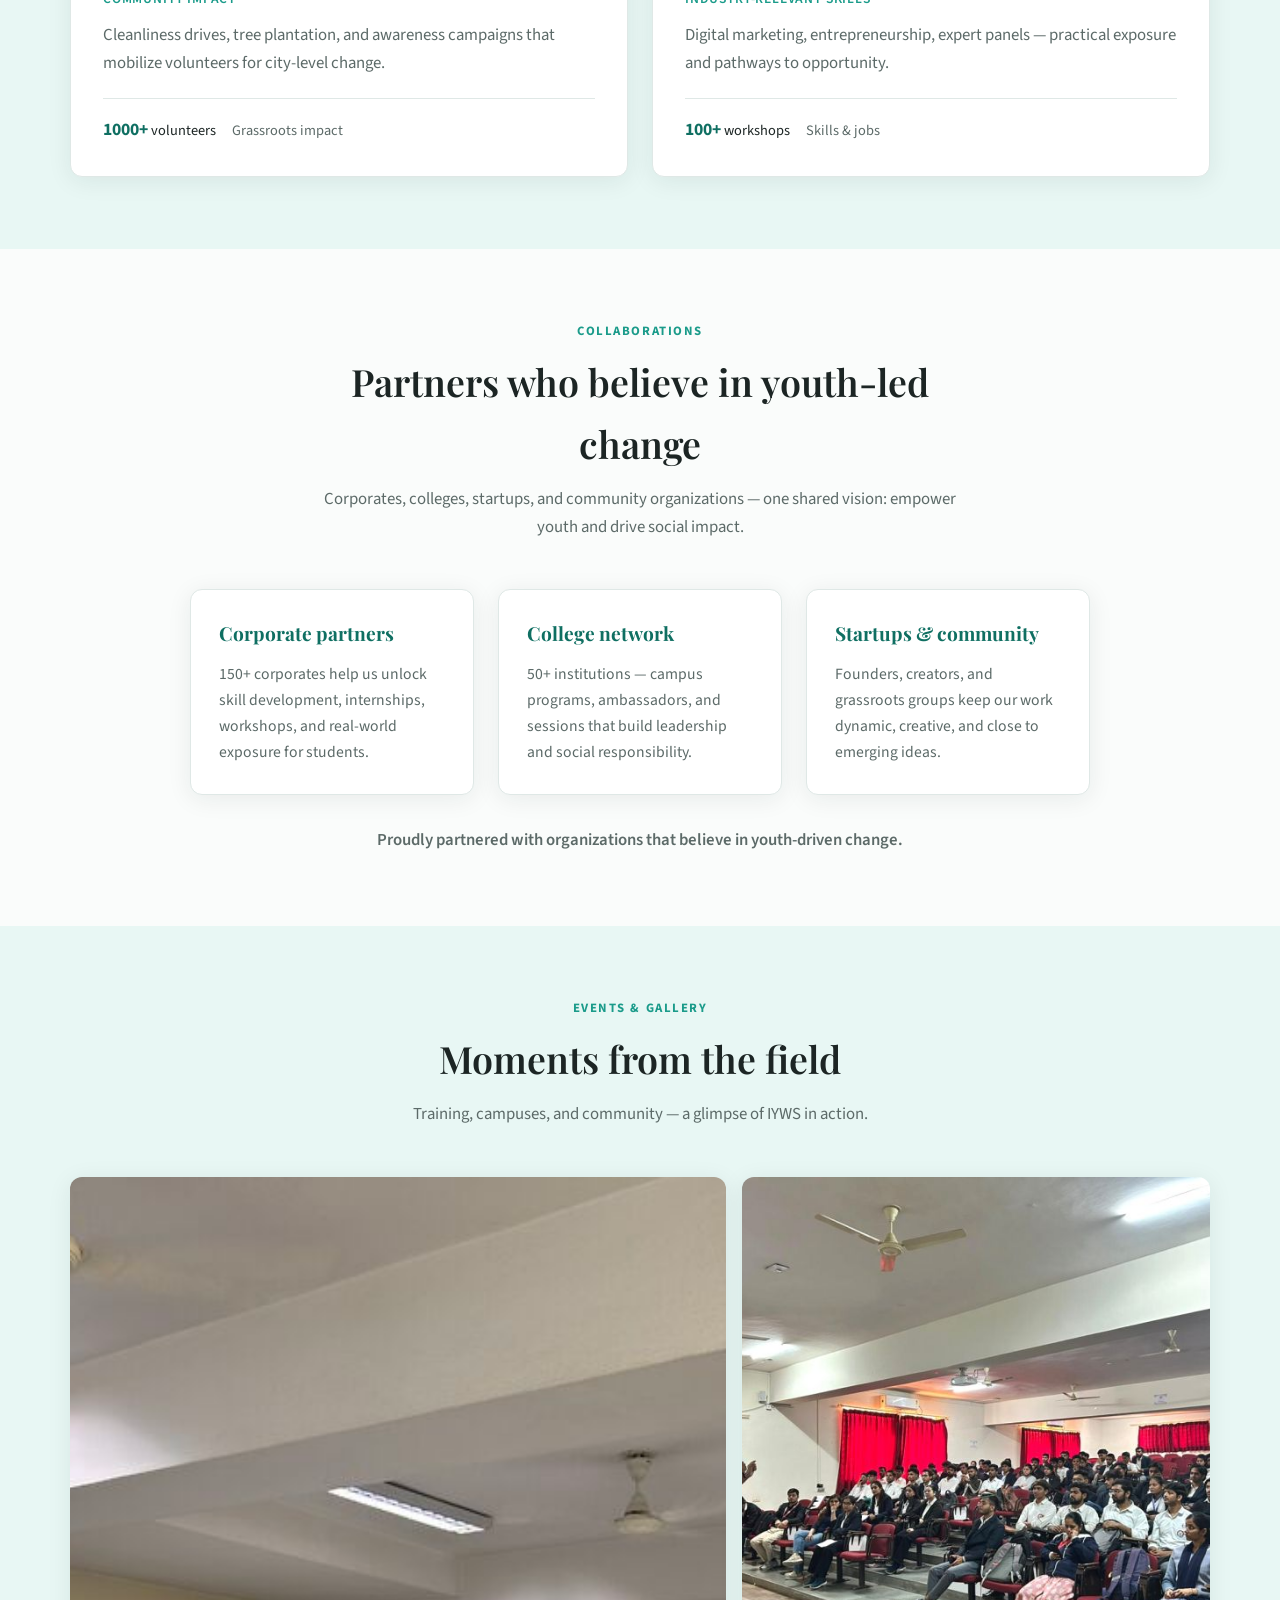
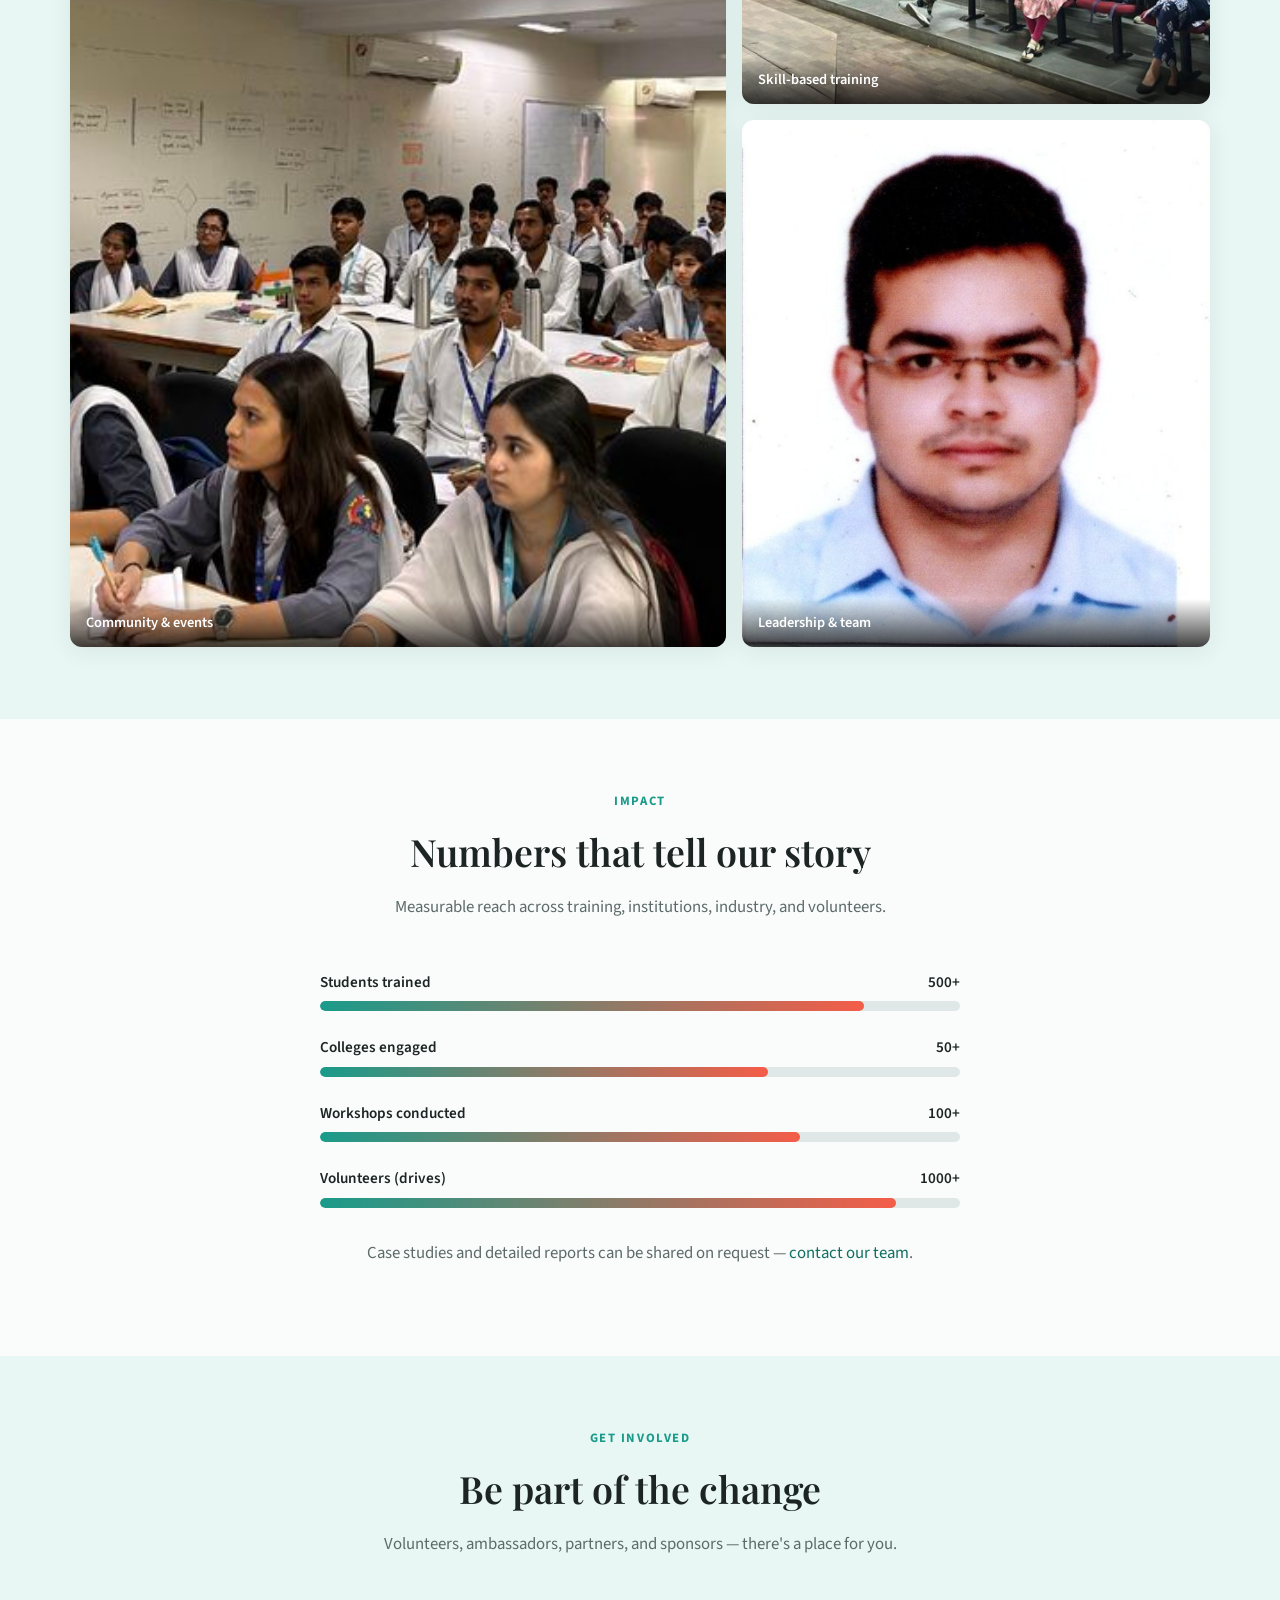
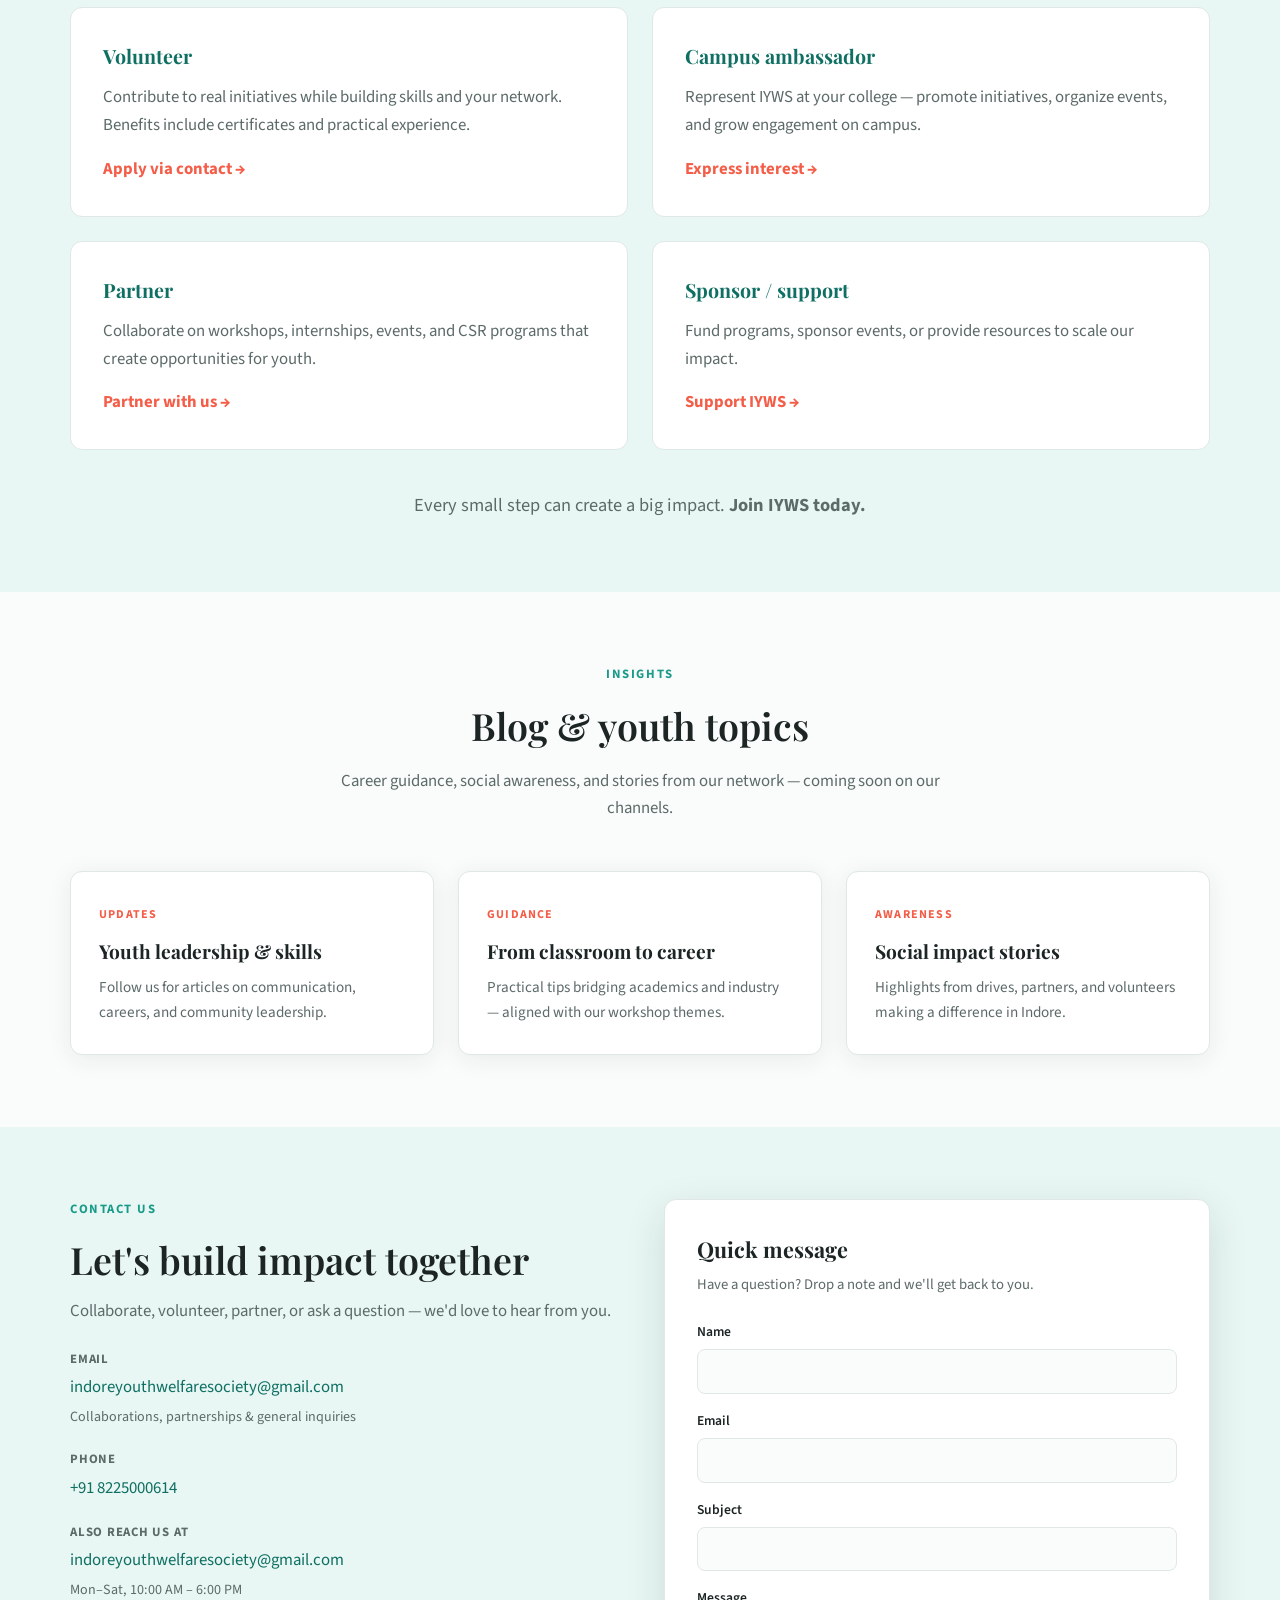
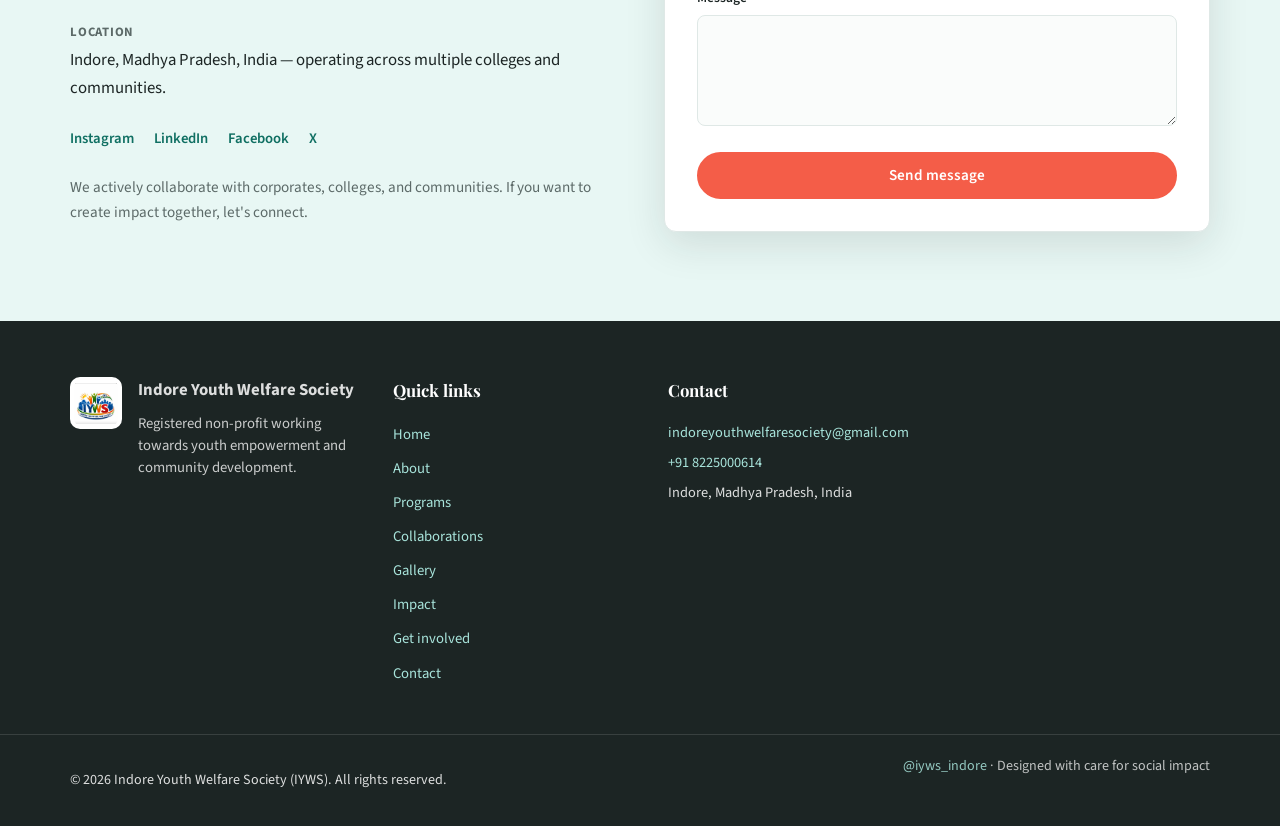
==== commit c75ab454: "Update contact information and remove footer NGO details. Set the contact email/phone to the provide" ====
--- a/index.html
+++ b/index.html
@@ -371,16 +371,16 @@
           <ul class="contact-list">
             <li>
               <strong>Email</strong>
-              <a href="mailto:iyws.indore@gmail.com">iyws.indore@gmail.com</a>
+              <a href="mailto:indoreyouthwelfaresociety@gmail.com">indoreyouthwelfaresociety@gmail.com</a>
               <span class="contact-hint">Collaborations, partnerships &amp; general inquiries</span>
             </li>
             <li>
-              <strong>Also reach us at</strong>
-              <a href="mailto:contact@iyws.org">contact@iyws.org</a>
+              <strong>Phone</strong>
+              <a href="tel:+918225000614">+91 8225000614</a>
             </li>
             <li>
-              <strong>Phone</strong>
-              <a href="tel:+919876543210">+91 98765 43210</a>
+              <strong>Also reach us at</strong>
+              <a href="mailto:indoreyouthwelfaresociety@gmail.com">indoreyouthwelfaresociety@gmail.com</a>
               <span class="contact-hint">Mon&ndash;Sat, 10:00 AM &ndash; 6:00 PM</span>
             </li>
             <li>
@@ -445,20 +445,9 @@
       </div>
       <div class="footer-contact">
         <h3>Contact</h3>
-        <p><a href="mailto:contact@iyws.org">contact@iyws.org</a></p>
-        <p><a href="tel:+919876543210">+91 98765 43210</a></p>
+        <p><a href="mailto:indoreyouthwelfaresociety@gmail.com">indoreyouthwelfaresociety@gmail.com</a></p>
+        <p><a href="tel:+918225000614">+91 8225000614</a></p>
         <p>Indore, Madhya Pradesh, India</p>
-      </div>
-      <div class="footer-legal">
-        <h3>NGO details</h3>
-        <p>Registered under Societies Registration Act, 1860</p>
-        <p>Registration: MP/2023/XXXX &middot; PAN: ABCDE1234F</p>
-        <p>80G / 12A: Applied / Approved</p>
-        <ul class="legal-links">
-          <li><a href="#">Privacy policy</a></li>
-          <li><a href="#">Terms &amp; conditions</a></li>
-          <li><a href="#">Refund policy</a></li>
-        </ul>
       </div>
     </div>
     <div class="footer-bottom">
